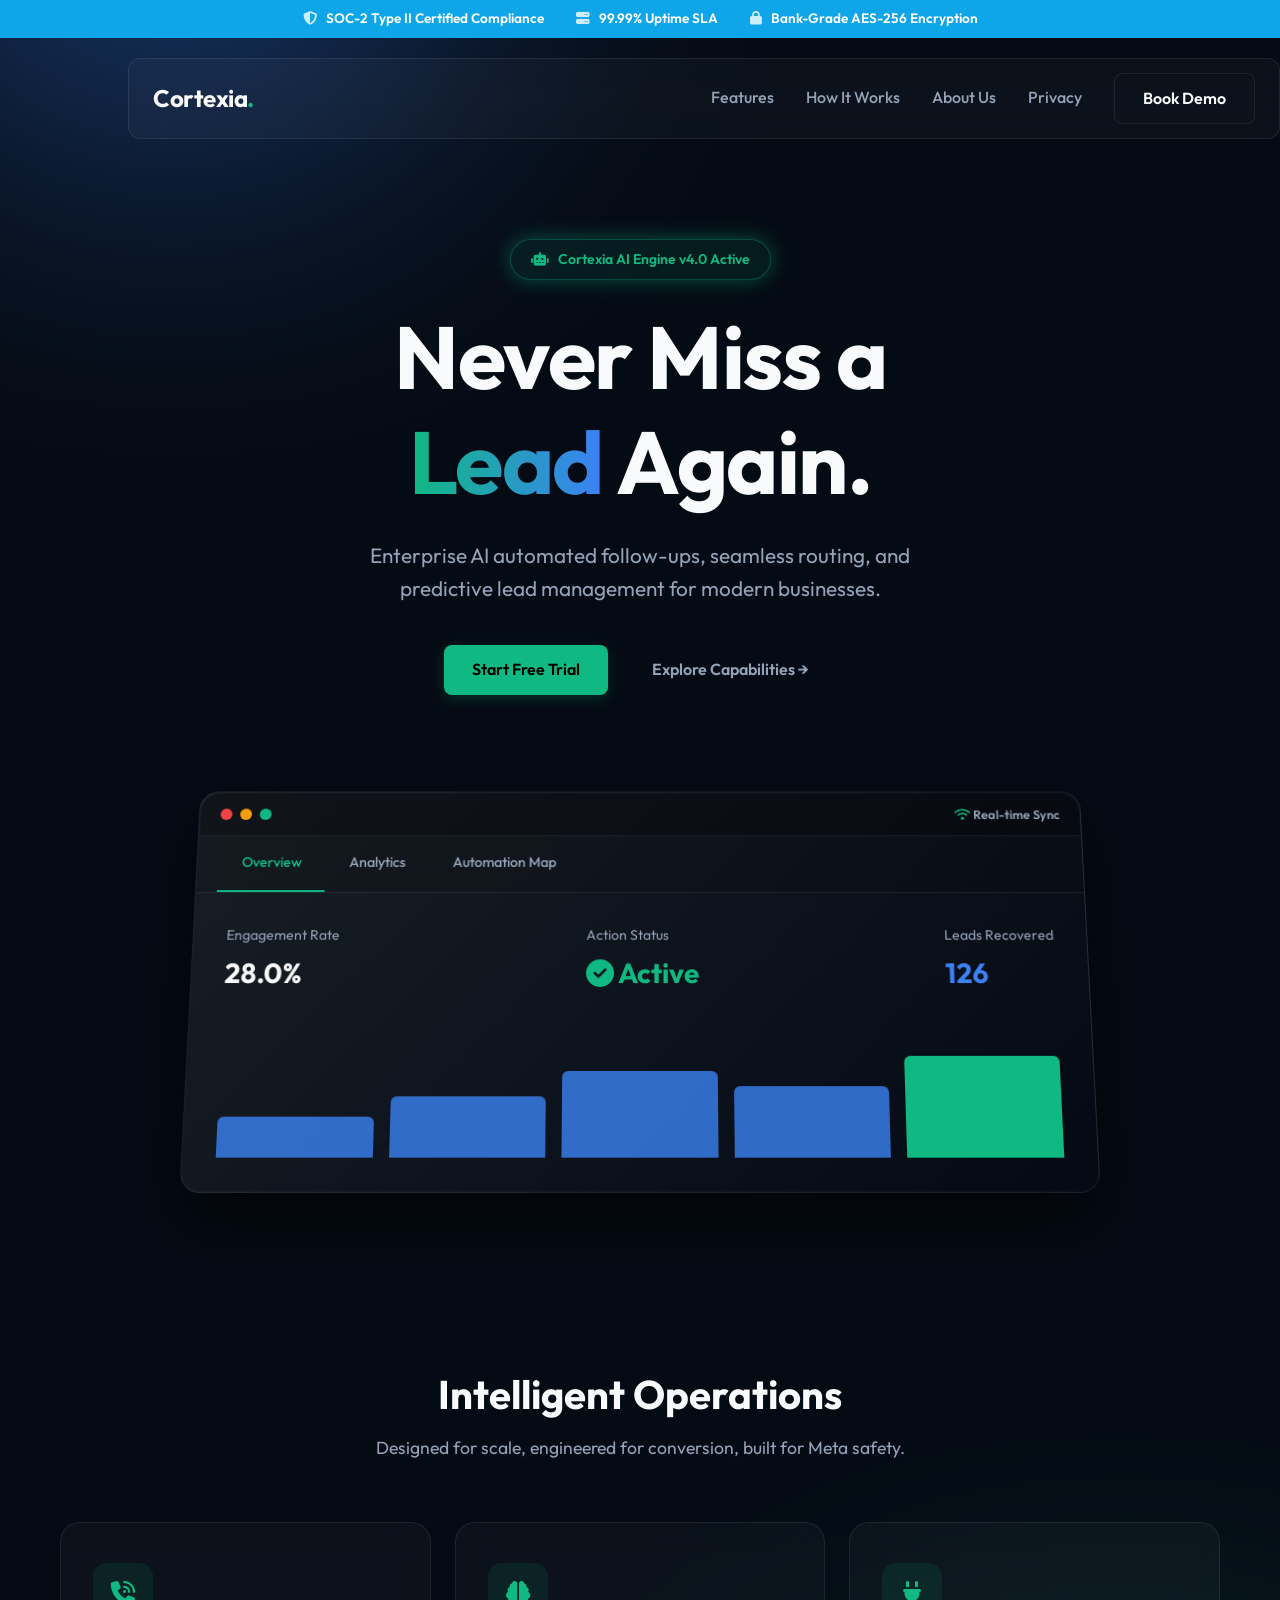
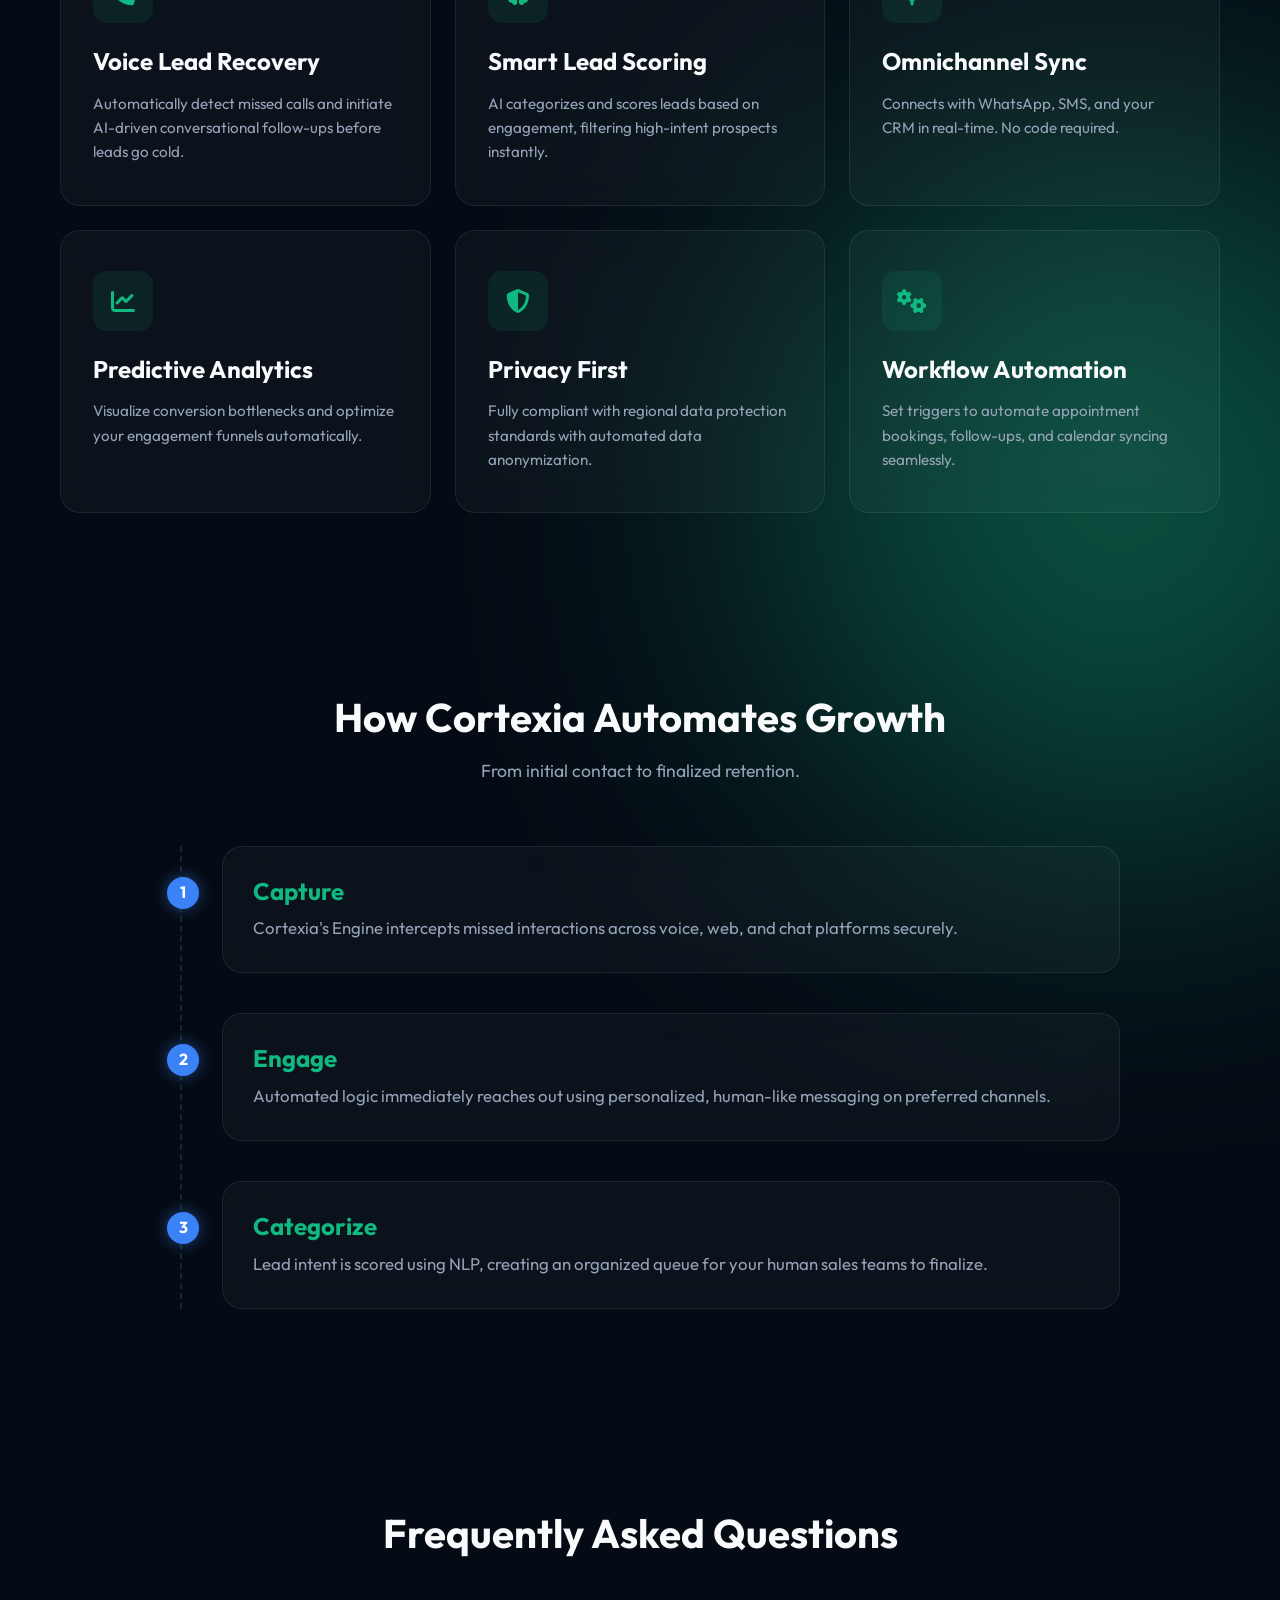
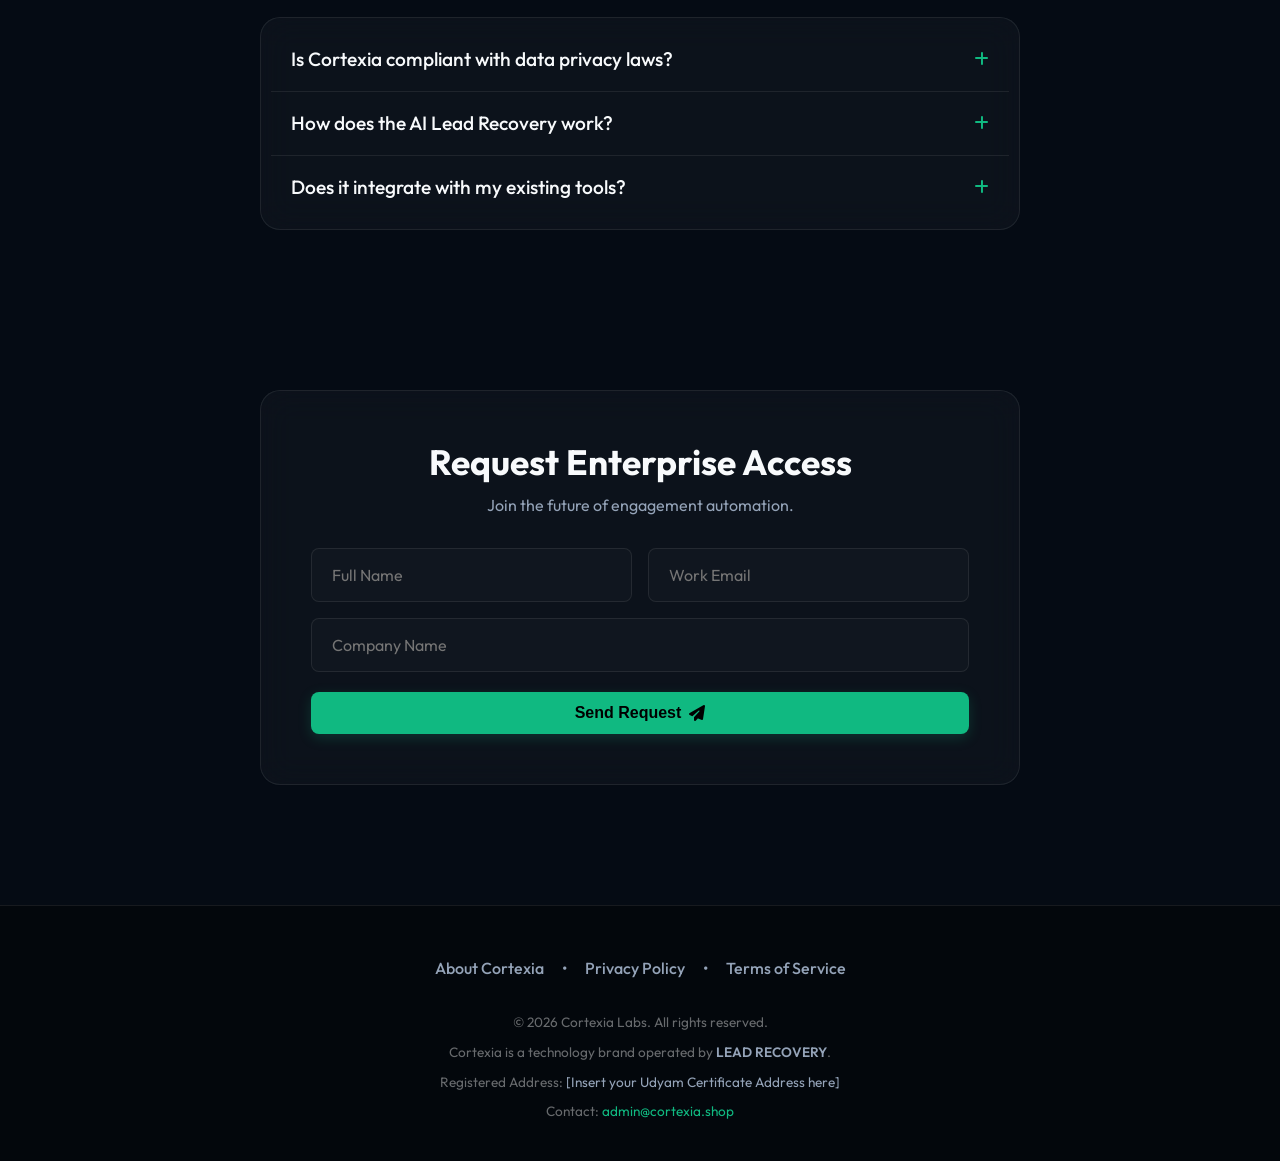
==== index.html @ a1342d91 "Initial launch of Cortexia landing page" ====
<!DOCTYPE html>
<html lang="en">
<head>
    <meta charset="UTF-8">
    <meta name="viewport" content="width=device-width, initial-scale=1.0">
    <title>Cortexia - AI Lead Management System</title>
    <meta name="description" content="AI-powered automated follow-ups and lead management for modern businesses.">
    <link href="https://fonts.googleapis.com/css2?family=Outfit:wght@300;400;500;600;700&display=swap" rel="stylesheet">
    <link rel="stylesheet" href="https://cdnjs.cloudflare.com/ajax/libs/font-awesome/6.4.0/css/all.min.css">
    <link rel="stylesheet" href="style.css">
</head>
<body>
    <div class="trust-banner">
        <span><i class="fas fa-shield-alt"></i> SOC-2 Type II Certified Compliance</span>
        <span class="hide-mobile"><i class="fas fa-server"></i> 99.99% Uptime SLA</span>
        <span class="hide-mobile"><i class="fas fa-lock"></i> Bank-Grade AES-256 Encryption</span>
    </div>

    <div class="blob blob-1"></div>
    <div class="blob blob-2"></div>
    
    <nav class="navbar glass">
        <div class="nav-container">
            <a href="index.html" class="logo">Cortexia<span class="dot">.</span></a>
            <div class="nav-links">
                <a href="index.html#features">Features</a>
                <a href="index.html#how-it-works">How It Works</a>
                <a href="about.html">About Us</a>
                <a href="privacy-policy.html">Privacy</a>
                <a href="#contact" class="btn btn-outline" onclick="document.getElementById('contact').scrollIntoView(); return false;">Book Demo</a>
            </div>
            <div class="mobile-menu-btn"><i class="fas fa-bars"></i></div>
        </div>
    </nav>

    <header class="hero">
        <div class="hero-content">
            <div class="badge glow"><i class="fas fa-robot"></i> Cortexia AI Engine v4.0 Active</div>
            <h1 class="animate-up">Never Miss a <br><span class="gradient-text dynamic-text">Lead</span> Again.</h1>
            <p class="animate-up delay-1">Enterprise AI automated follow-ups, seamless routing, and predictive lead management for modern businesses.</p>
            <div class="hero-actions animate-up delay-2">
                <a href="#demo" class="btn btn-primary" onclick="document.getElementById('demo').scrollIntoView(); return false;">Start Free Trial</a>
                <a href="#features" class="btn btn-text">Explore Capabilities &rarr;</a>
            </div>
        </div>
        
        <div class="hero-visual animate-fade-in delay-3" id="demo">
            <div class="dashboard-mockup glass interactive">
                <div class="mockup-header">
                    <div class="traffic-lights">
                        <span class="mockup-dot red"></span><span class="mockup-dot yellow"></span><span class="mockup-dot green"></span>
                    </div>
                    <div class="mockup-status"><i class="fas fa-wifi text-green"></i> Real-time Sync</div>
                </div>
                <div class="mockup-body">
                    <div class="mockup-tabs">
                        <div class="m-tab active" data-tab="1">Overview</div>
                        <div class="m-tab" data-tab="2">Analytics</div>
                        <div class="m-tab" data-tab="3">Automation Map</div>
                    </div>
                    <div class="mockup-tab-content">
                        <!-- Simulated Interactive Dashboard -->
                        <div class="mockup-stat-row">
                            <div class="mockup-stat counter">
                                <div class="stat-label">Engagement Rate</div>
                                <div class="stat-value" data-target="98.4">0.0%</div>
                            </div>
                            <div class="mockup-stat">
                                <div class="stat-label">Action Status</div>
                                <div class="stat-value text-green"><i class="fas fa-check-circle"></i> Active</div>
                            </div>
                            <div class="mockup-stat counter">
                                <div class="stat-label">Leads Recovered</div>
                                <div class="stat-value text-blue" data-target="412">0</div>
                            </div>
                        </div>
                        <div class="mockup-chart" id="interactive-chart">
                            <div class="bar" style="height: 40%"></div>
                            <div class="bar" style="height: 60%"></div>
                            <div class="bar" style="height: 85%"></div>
                            <div class="bar" style="height: 70%"></div>
                            <div class="bar" style="height: 100%"></div>
                        </div>
                    </div>
                </div>
            </div>
        </div>
    </header>

    <section id="features" class="features">
        <div class="section-title">
            <h2>Intelligent Operations</h2>
            <p>Designed for scale, engineered for conversion, built for Meta safety.</p>
        </div>
        <div class="features-grid">
            <div class="feature-card glass">
                <div class="feature-icon"><i class="fas fa-phone-volume"></i></div>
                <h3>Voice Lead Recovery</h3>
                <p>Automatically detect missed calls and initiate AI-driven conversational follow-ups before leads go cold.</p>
            </div>
            <div class="feature-card glass">
                <div class="feature-icon"><i class="fas fa-brain"></i></div>
                <h3>Smart Lead Scoring</h3>
                <p>AI categorizes and scores leads based on engagement, filtering high-intent prospects instantly.</p>
            </div>
            <div class="feature-card glass">
                <div class="feature-icon"><i class="fas fa-plug"></i></div>
                <h3>Omnichannel Sync</h3>
                <p>Connects with WhatsApp, SMS, and your CRM in real-time. No code required.</p>
            </div>
            <div class="feature-card glass">
                <div class="feature-icon"><i class="fas fa-chart-line"></i></div>
                <h3>Predictive Analytics</h3>
                <p>Visualize conversion bottlenecks and optimize your engagement funnels automatically.</p>
            </div>
            <div class="feature-card glass">
                <div class="feature-icon"><i class="fas fa-shield-alt"></i></div>
                <h3>Privacy First</h3>
                <p>Fully compliant with regional data protection standards with automated data anonymization.</p>
            </div>
            <div class="feature-card glass">
                <div class="feature-icon"><i class="fas fa-cogs"></i></div>
                <h3>Workflow Automation</h3>
                <p>Set triggers to automate appointment bookings, follow-ups, and calendar syncing seamlessly.</p>
            </div>
        </div>
    </section>

    <section id="how-it-works" class="timeline-section">
        <div class="section-title">
            <h2>How Cortexia Automates Growth</h2>
            <p>From initial contact to finalized retention.</p>
        </div>
        <div class="timeline">
            <div class="timeline-item glass">
                <div class="timeline-dot">1</div>
                <h3>Capture</h3>
                <p>Cortexia's Engine intercepts missed interactions across voice, web, and chat platforms securely.</p>
            </div>
            <div class="timeline-item glass">
                <div class="timeline-dot">2</div>
                <h3>Engage</h3>
                <p>Automated logic immediately reaches out using personalized, human-like messaging on preferred channels.</p>
            </div>
            <div class="timeline-item glass">
                <div class="timeline-dot">3</div>
                <h3>Categorize</h3>
                <p>Lead intent is scored using NLP, creating an organized queue for your human sales teams to finalize.</p>
            </div>
        </div>
    </section>

    <section id="faq" class="faq-section">
        <div class="section-title">
            <h2>Frequently Asked Questions</h2>
        </div>
        <div class="faq-accordion glass">
            <div class="faq-item">
                <div class="faq-question">
                    <h4>Is Cortexia compliant with data privacy laws?</h4>
                    <i class="fas fa-plus"></i>
                </div>
                <div class="faq-answer">
                    <p>Yes. Cortexia is a product of LEAD RECOVERY, maintaining strict privacy protocols, encryption standards, and adherence to business regulations including ISO 27001 guidelines.</p>
                </div>
            </div>
            <div class="faq-item">
                <div class="faq-question">
                    <h4>How does the AI Lead Recovery work?</h4>
                    <i class="fas fa-plus"></i>
                </div>
                <div class="faq-answer">
                    <p>Our intelligent system detects when a customer engagement is missed (like a dropped call) and instantly executes a pre-built automation workflow to re-engage them via chat or SMS.</p>
                </div>
            </div>
            <div class="faq-item">
                <div class="faq-question">
                    <h4>Does it integrate with my existing tools?</h4>
                    <i class="fas fa-plus"></i>
                </div>
                <div class="faq-answer">
                    <p>Absolutely. We feature seamless APIs and webhook capabilities to integrate with 90% of popular CRM platforms and marketing stacks instantly.</p>
                </div>
            </div>
        </div>
    </section>

    <section id="contact" class="interactive-form-section">
        <div class="form-container glass">
            <h2>Request Enterprise Access</h2>
            <p>Join the future of engagement automation.</p>
            <form id="contact-form" onsubmit="event.preventDefault(); submitForm();">
                <div class="input-group">
                    <input type="text" id="name" placeholder="Full Name" required>
                    <input type="email" id="email" placeholder="Work Email" required>
                </div>
                <input type="text" id="company" placeholder="Company Name" required>
                <button type="submit" class="btn btn-primary" id="submit-btn" style="width: 100%; margin-top: 20px;">
                    Send Request <i class="fas fa-paper-plane" style="margin-left: 8px;"></i>
                </button>
                <div class="success-message" id="success-msg" style="display: none; color: var(--primary); margin-top: 15px; text-align: center;">
                    <i class="fas fa-check-circle"></i> Request received. A Cortexia representative will contact you shortly.
                </div>
            </form>
        </div>
    </section>

    <footer class="footer">
        <div class="footer-links">
            <a href="about.html">About Cortexia</a> •
            <a href="privacy-policy.html">Privacy Policy</a> •
            <a href="#">Terms of Service</a>
        </div>
        <div class="footer-bottom">
            <p>&copy; 2026 Cortexia Labs. All rights reserved.</p>
            <p>Cortexia is a technology brand operated by <strong>LEAD RECOVERY</strong>.</p>
            <p>Registered Address: <span>[Insert your Udyam Certificate Address here]</span></p>
            <p>Contact: <a href="mailto:admin@cortexia.shop">admin@cortexia.shop</a></p>
        </div>
    </footer>

    <script src="script.js"></script>
</body>
</html>
---- style.css ----
/* Universal Reset */
* { margin: 0; padding: 0; box-sizing: border-box; }
body {
    font-family: 'Outfit', sans-serif;
    background-color: var(--bg-color);
    color: var(--text-primary);
    line-height: 1.6; overflow-x: hidden; position: relative;
    scroll-behavior: smooth;
}

:root {
    --bg-color: #050b14;
    --surface-color: rgba(255, 255, 255, 0.03);
    --primary: #10B981;
    --primary-dim: rgba(16, 185, 129, 0.2);
    --secondary: #3B82F6;
    --text-primary: #F8FAFC;
    --text-secondary: #94A3B8;
    --border-color: rgba(255, 255, 255, 0.08);
}

h1, h2, h3, h4 { line-height: 1.2; font-weight: 700; }
a { text-decoration: none; color: inherit; }
ul { margin-left: 20px; color: var(--text-secondary); margin-bottom: 20px; }
li { margin-bottom: 8px; }

/* Utilities */
.gradient-text {
    background: linear-gradient(90deg, var(--primary), var(--secondary));
    -webkit-background-clip: text; -webkit-text-fill-color: transparent; display: inline-block;
}
.text-green { color: var(--primary) !important; }
.text-blue { color: var(--secondary) !important; }
.glass {
    background: var(--surface-color); backdrop-filter: blur(16px);
    -webkit-backdrop-filter: blur(16px); border: 1px solid var(--border-color); border-radius: 20px;
}
.glow { box-shadow: 0 0 20px rgba(16, 185, 129, 0.4); }

/* Buttons */
.btn {
    display: inline-flex; align-items: center; justify-content: center;
    padding: 12px 28px; border-radius: 8px; font-weight: 600; font-size: 1rem;
    transition: all 0.3s ease; cursor: pointer; border: none;
}
.btn-primary { background: var(--primary); color: #000; box-shadow: 0 4px 14px var(--primary-dim); }
.btn-primary:hover { background: #0ea5e9; transform: translateY(-2px); box-shadow: 0 6px 20px rgba(14, 165, 233, 0.3); }
.btn-outline { border: 1px solid var(--border-color); background: transparent; }
.btn-outline:hover { background: rgba(255, 255, 255, 0.05); }
.btn-text { color: var(--text-secondary); }
.btn-text:hover { color: var(--text-primary); }

/* Trust Banner */
.trust-banner {
    background: #0ea5e9; color: #fff; font-size: 0.85rem; font-weight: 600;
    display: flex; justify-content: center; gap: 32px; padding: 8px 20px;
    position: relative; z-index: 200;
}
.trust-banner i { opacity: 0.8; margin-right: 6px; }

/* Glowing Background Blobs */
.blob {
    position: absolute; border-radius: 50%; filter: blur(140px); z-index: -1;
    opacity: 0.4; animation: drift 20s infinite alternate linear; pointer-events: none;
}
.blob-1 { top: -10%; left: -10%; width: 600px; height: 600px; background: var(--secondary); }
.blob-2 { top: 40%; right: -15%; width: 700px; height: 700px; background: var(--primary); animation-delay: -10s; }
@keyframes drift { 0% { transform: translate(0, 0) scale(1); } 100% { transform: translate(50px, 100px) scale(1.1); } }

/* Navigation */
.navbar {
    position: sticky; top: 20px; left: 50%; width: 90%; max-width: 1200px;
    display: flex; justify-content: center; border-radius: 12px; z-index: 100;
    padding: 14px 0; margin: 20px auto; transition: all 0.3s;
}
.nav-container { display: flex; justify-content: space-between; align-items: center; width: 100%; padding: 0 24px; }
.logo { font-size: 1.5rem; font-weight: 700; letter-spacing: -0.5px; }
.logo .dot { color: var(--primary); }
.nav-links { display: flex; align-items: center; gap: 32px; }
.nav-links a:not(.btn) { color: var(--text-secondary); font-weight: 500; transition: color 0.3s; border-bottom: 2px solid transparent; }
.nav-links a:not(.btn):hover { color: var(--text-primary); border-bottom: 2px solid var(--primary); }
.mobile-menu-btn { display: none; font-size: 1.5rem; cursor: pointer; }

/* Page Header (Subpages) */
.page-header { text-align: center; padding: 100px 20px 40px; }
.page-header h1 { font-size: 3rem; margin-bottom: 12px; }
.page-header p { color: var(--text-secondary); font-size: 1.1rem; }
.content-wrapper { max-width: 900px; margin: 0 auto; padding: 20px; padding-bottom: 80px; }
.content-block { padding: 40px; }
.content-block h2 { font-size: 1.8rem; margin: 30px 0 15px; color: var(--text-primary); font-weight: 600; }
.content-block p { color: var(--text-secondary); margin-bottom: 20px; font-size: 1.1rem; }

/* Hero Section */
.hero { display: flex; flex-direction: column; align-items: center; justify-content: center; text-align: center; padding: 80px 20px; position: relative; max-width: 1200px; margin: 0 auto; }
.badge { display: inline-block; padding: 8px 20px; background: rgba(16, 185, 129, 0.1); color: var(--primary); border-radius: 30px; font-size: 0.875rem; font-weight: 600; margin-bottom: 24px; border: 1px solid rgba(16, 185, 129, 0.3); }
.badge i { margin-right: 6px; }
.hero h1 { font-size: clamp(3rem, 7vw, 5.5rem); letter-spacing: -1.5px; margin-bottom: 24px; max-width: 900px; }
.hero p { font-size: clamp(1.1rem, 2vw, 1.3rem); color: var(--text-secondary); max-width: 600px; margin: 0 auto 40px; }
.hero-actions { display: flex; align-items: center; justify-content: center; gap: 16px; margin-bottom: 90px; }

/* Dashboard Interactive */
.hero-visual { width: 100%; max-width: 900px; perspective: 1200px; cursor: pointer; }
.dashboard-mockup { padding: 1px; transform: rotateX(8deg); transition: transform 0.6s cubic-bezier(0.16, 1, 0.3, 1), box-shadow 0.6s; background: linear-gradient(135deg, rgba(255,255,255,0.08), rgba(255,255,255,0)); box-shadow: 0 30px 60px rgba(0, 0, 0, 0.5); }
.dashboard-mockup:hover { transform: rotateX(0) scale(1.02); box-shadow: 0 40px 80px rgba(16, 185, 129, 0.2); }
.mockup-header { display: flex; justify-content: space-between; align-items: center; padding: 12px 20px; border-bottom: 1px solid var(--border-color); background: rgba(0, 0, 0, 0.3); border-radius: 20px 20px 0 0; }
.traffic-lights { display: flex; gap: 8px; }
.mockup-dot { width: 12px; height: 12px; border-radius: 50%; }
.mockup-dot.red { background: #ef4444; } .mockup-dot.yellow { background: #f59e0b; } .mockup-dot.green { background: #10b981; }
.mockup-status { font-size: 0.8rem; font-weight: 600; color: var(--text-secondary); }
.mockup-body { border-radius: 0 0 20px 20px; }
.mockup-tabs { display: flex; border-bottom: 1px solid var(--border-color); padding: 0 20px; background: rgba(0,0,0,0.1); }
.m-tab { padding: 16px 24px; font-size: 0.9rem; color: var(--text-secondary); cursor: pointer; border-bottom: 2px solid transparent; transition: all 0.3s; font-weight: 500; }
.m-tab:hover { color: var(--text-primary); }
.m-tab.active { color: var(--primary); border-bottom: 2px solid var(--primary); }
.mockup-tab-content { padding: 32px; }
.mockup-stat-row { display: flex; justify-content: space-between; margin-bottom: 40px; text-align: left; }
.stat-label { font-size: 0.875rem; color: var(--text-secondary); margin-bottom: 6px; }
.stat-value { font-size: 1.75rem; font-weight: 700; transition: color 0.3s; }
.mockup-chart { display: flex; align-items: flex-end; justify-content: space-between; gap: 16px; height: 120px; padding-top: 20px; }
.bar { flex: 1; background: var(--secondary); border-radius: 6px 6px 0 0; opacity: 0.8; transition: height 1.5s cubic-bezier(0.16, 1, 0.3, 1), background 0.3s; }
.bar:hover { background: var(--primary); opacity: 1; }
.bar:last-child { background: var(--primary); opacity: 1; }

/* Features Section */
.features { padding: 100px 20px; max-width: 1200px; margin: 0 auto; }
.section-title { text-align: center; margin-bottom: 60px; }
.section-title h2 { font-size: 2.5rem; margin-bottom: 16px; }
.section-title p { color: var(--text-secondary); font-size: 1.1rem; }
.features-grid { display: grid; grid-template-columns: repeat(auto-fit, minmax(300px, 1fr)); gap: 24px; }
.feature-card { padding: 40px 32px; transition: transform 0.3s ease, border-color 0.3s ease, box-shadow 0.3s; cursor: default; }
.feature-card:hover { transform: translateY(-8px); border-color: var(--primary); box-shadow: 0 10px 30px rgba(16, 185, 129, 0.1); }
.feature-icon { width: 60px; height: 60px; border-radius: 14px; background: rgba(16, 185, 129, 0.1); color: var(--primary); display: flex; align-items: center; justify-content: center; margin-bottom: 24px; font-size: 1.5rem; transition: transform 0.3s; }
.feature-card:hover .feature-icon { transform: scale(1.1) rotate(5deg); }
.feature-card h3 { font-size: 1.5rem; margin-bottom: 16px; }
.feature-card p { color: var(--text-secondary); font-size: 0.95rem; }

/* Timeline Section (How it works) */
.timeline-section { padding: 80px 20px; max-width: 1000px; margin: 0 auto; }
.timeline { position: relative; border-left: 2px dashed rgba(255,255,255,0.1); margin-left: 20px; padding-left: 40px; }
.timeline-item { margin-bottom: 40px; position: relative; padding: 30px; transition: all 0.3s; }
.timeline-item:hover { border-color: var(--secondary); transform: translateX(10px); }
.timeline-dot { position: absolute; left: -56px; top: 30px; width: 32px; height: 32px; border-radius: 50%; background: var(--secondary); color: white; display: flex; justify-content: center; align-items: center; font-weight: bold; z-index: 10; box-shadow: 0 0 15px rgba(59, 130, 246, 0.5); }
.timeline-item h3 { font-size: 1.5rem; margin-bottom: 10px; color: var(--primary); }
.timeline-item p { color: var(--text-secondary); font-size: 1.05rem; }

/* FAQ Section */
.faq-section { padding: 80px 20px; max-width: 800px; margin: 0 auto; }
.faq-accordion { padding: 10px; }
.faq-item { border-bottom: 1px solid var(--border-color); }
.faq-item:last-child { border-bottom: none; }
.faq-question { padding: 20px; display: flex; justify-content: space-between; align-items: center; cursor: pointer; transition: background 0.3s; border-radius: 8px; }
.faq-question:hover { background: rgba(255,255,255,0.02); }
.faq-question h4 { font-size: 1.2rem; font-weight: 500; }
.faq-question i { color: var(--primary); transition: transform 0.3s; }
.faq-answer { padding: 0 20px; max-height: 0; overflow: hidden; transition: max-height 0.4s ease, padding 0.4s ease; color: var(--text-secondary); }
.faq-item.active .faq-answer { padding: 0 20px 20px 20px; max-height: 200px; }
.faq-item.active .faq-question i { transform: rotate(45deg); color: #ef4444; }

/* Contact Form Section */
.interactive-form-section { padding: 80px 20px 120px; max-width: 800px; margin: 0 auto; text-align: center; }
.form-container { padding: 50px; }
.form-container h2 { font-size: 2.2rem; margin-bottom: 10px; }
.form-container p { color: var(--text-secondary); margin-bottom: 30px; }
.input-group { display: flex; gap: 16px; margin-bottom: 16px; }
input { width: 100%; padding: 16px 20px; background: rgba(255,255,255,0.02); border: 1px solid var(--border-color); border-radius: 8px; color: white; font-family: 'Outfit', sans-serif; font-size: 1rem; transition: border 0.3s, background 0.3s; }
input:focus { outline: none; border-color: var(--primary); background: rgba(255,255,255,0.05); }

/* Footer Section */
.footer { border-top: 1px solid var(--border-color); padding: 50px 20px 30px; text-align: center; background: rgba(0, 0, 0, 0.4); }
.footer-links { margin-bottom: 30px; font-weight: 500; color: var(--text-secondary); }
.footer-links a { color: var(--text-secondary); margin: 0 15px; transition: color 0.2s; }
.footer-links a:hover { color: var(--primary); }
.footer-bottom { max-width: 800px; margin: 0 auto; color: rgba(255,255,255,0.4); font-size: 0.85rem; }
.footer-bottom p { margin-bottom: 8px; }
.footer-bottom strong { color: var(--text-secondary); font-weight: 600; }
.footer-bottom span { color: var(--text-secondary); }
.footer-bottom a { color: var(--primary); }
.footer-bottom a:hover { color: var(--secondary); text-decoration: underline; }

/* Initial Load Animations */
.animate-up { opacity: 0; transform: translateY(30px); animation: fadeUp 0.8s cubic-bezier(0.16, 1, 0.3, 1) forwards; }
.animate-fade-in { opacity: 0; animation: fadeIn 1.2s ease forwards; }
.delay-1 { animation-delay: 0.15s; } .delay-2 { animation-delay: 0.3s; } .delay-3 { animation-delay: 0.45s; }
@keyframes fadeUp { to { opacity: 1; transform: translateY(0); } }
@keyframes fadeIn { to { opacity: 1; } }

@media (max-width: 768px) {
    .hide-mobile { display: none; }
    .nav-links { display: none; }
    .mobile-menu-btn { display: block; }
    .hero { padding-top: 60px; }
    .hero h1 { font-size: 2.5rem; }
    .mockup-stat-row { flex-direction: column; gap: 20px; text-align: center; }
    .content-block { padding: 25px; }
    .input-group { flex-direction: column; }
    .form-container { padding: 30px 15px; }
    .timeline { margin-left: 10px; padding-left: 20px; }
    .timeline-dot { left: -36px; width: 28px; height: 28px; font-size: 0.9rem; }
}
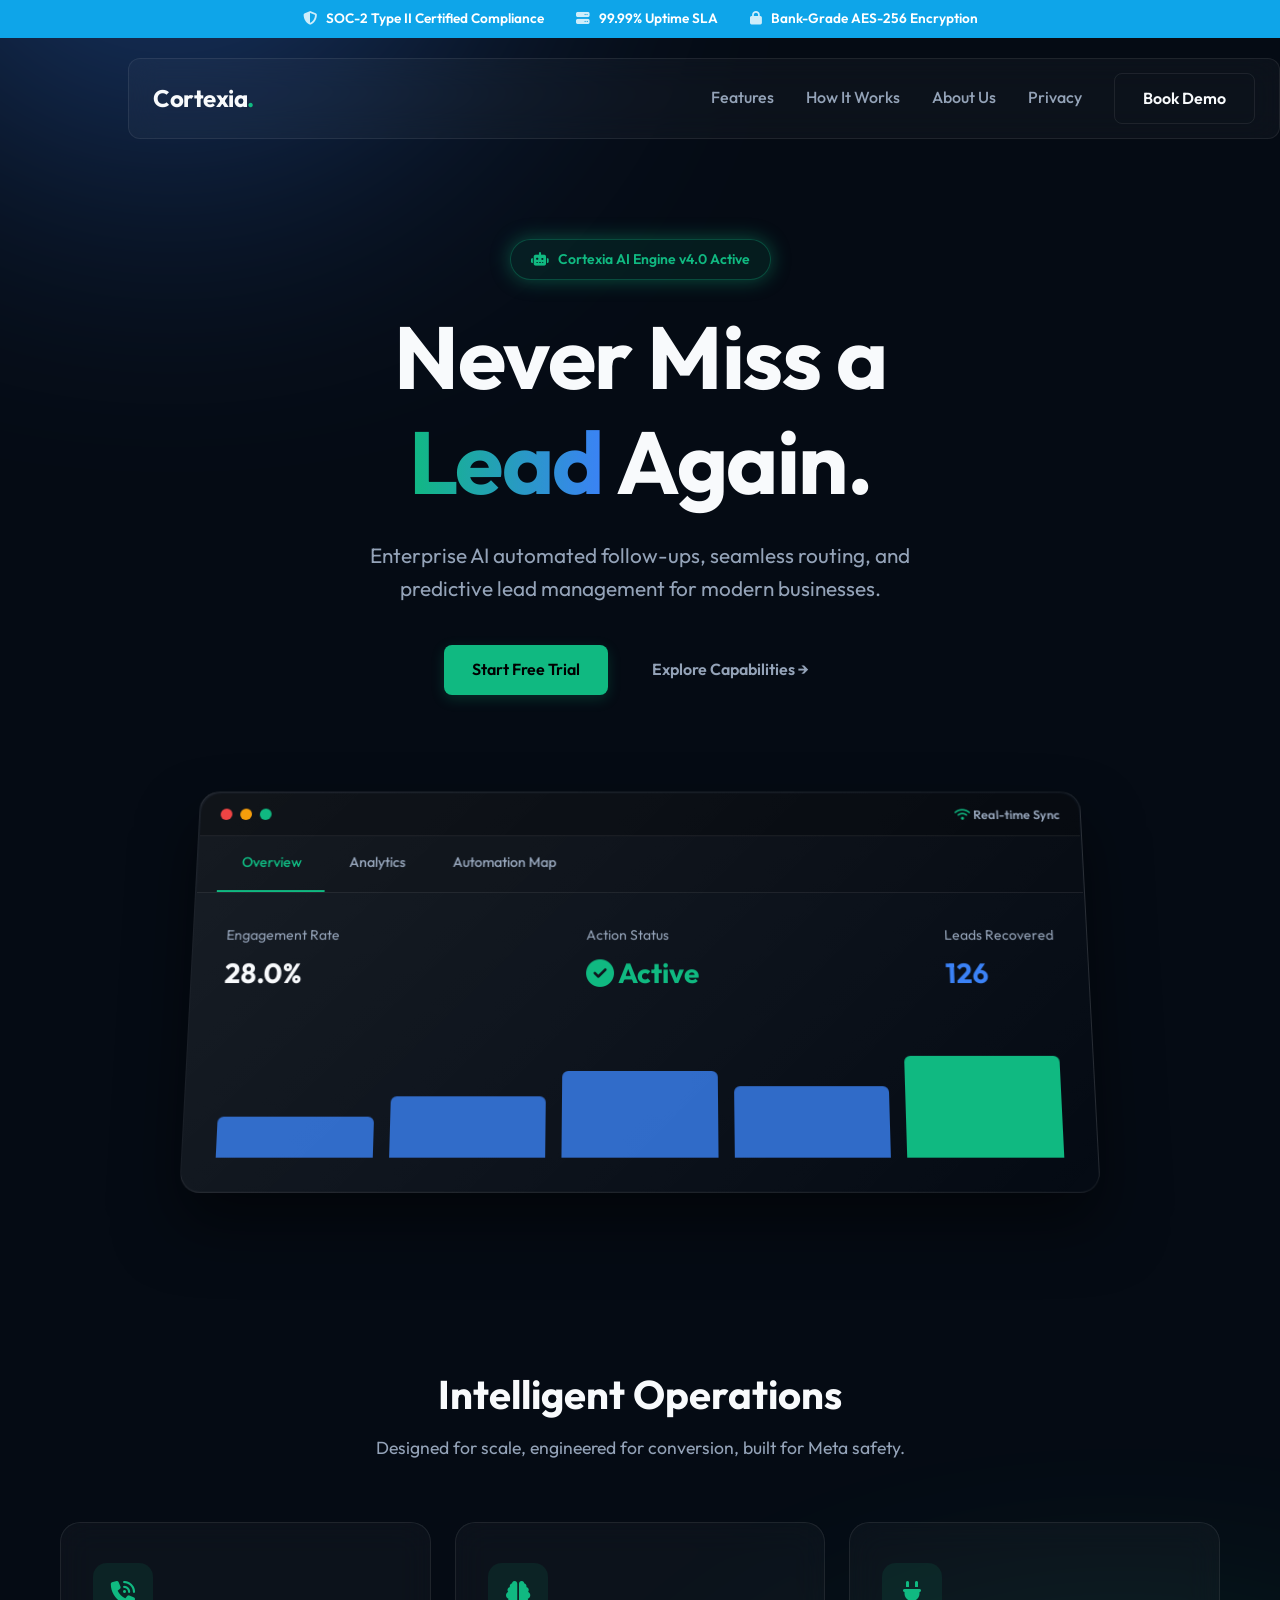
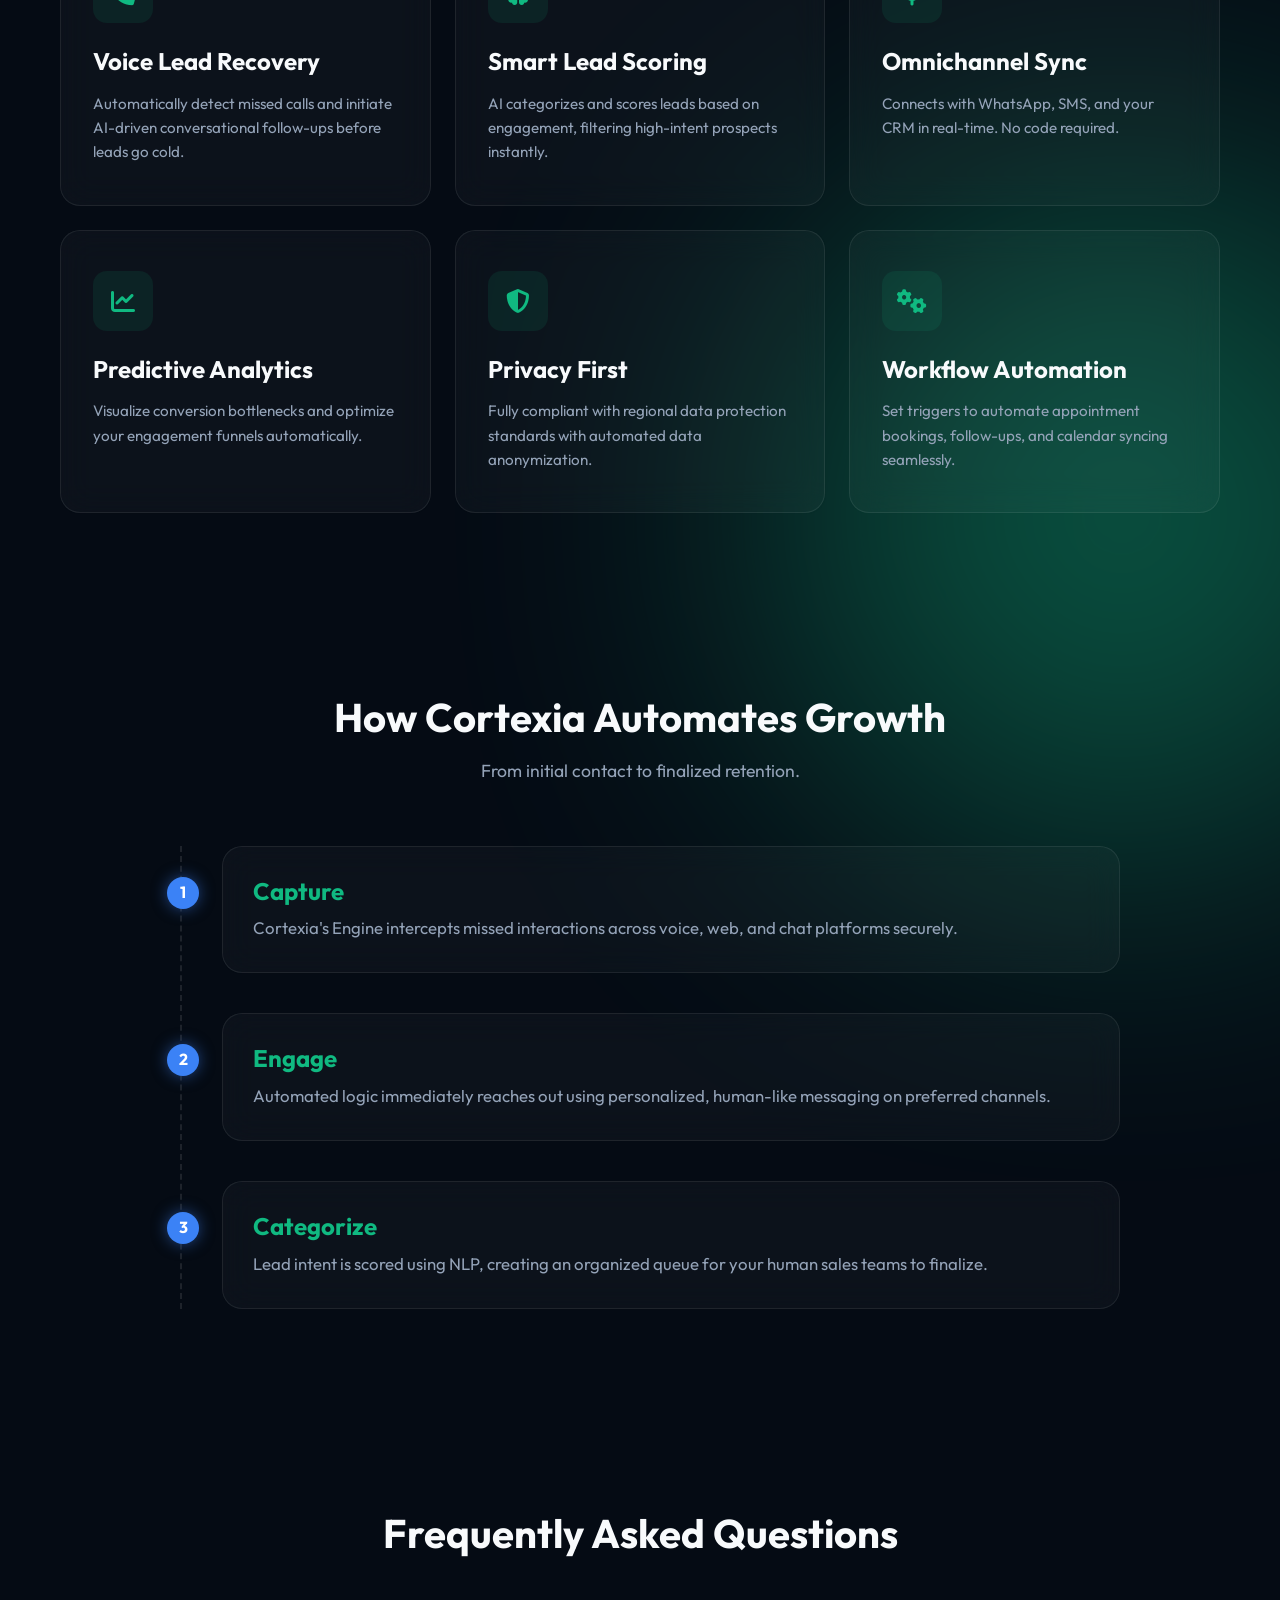
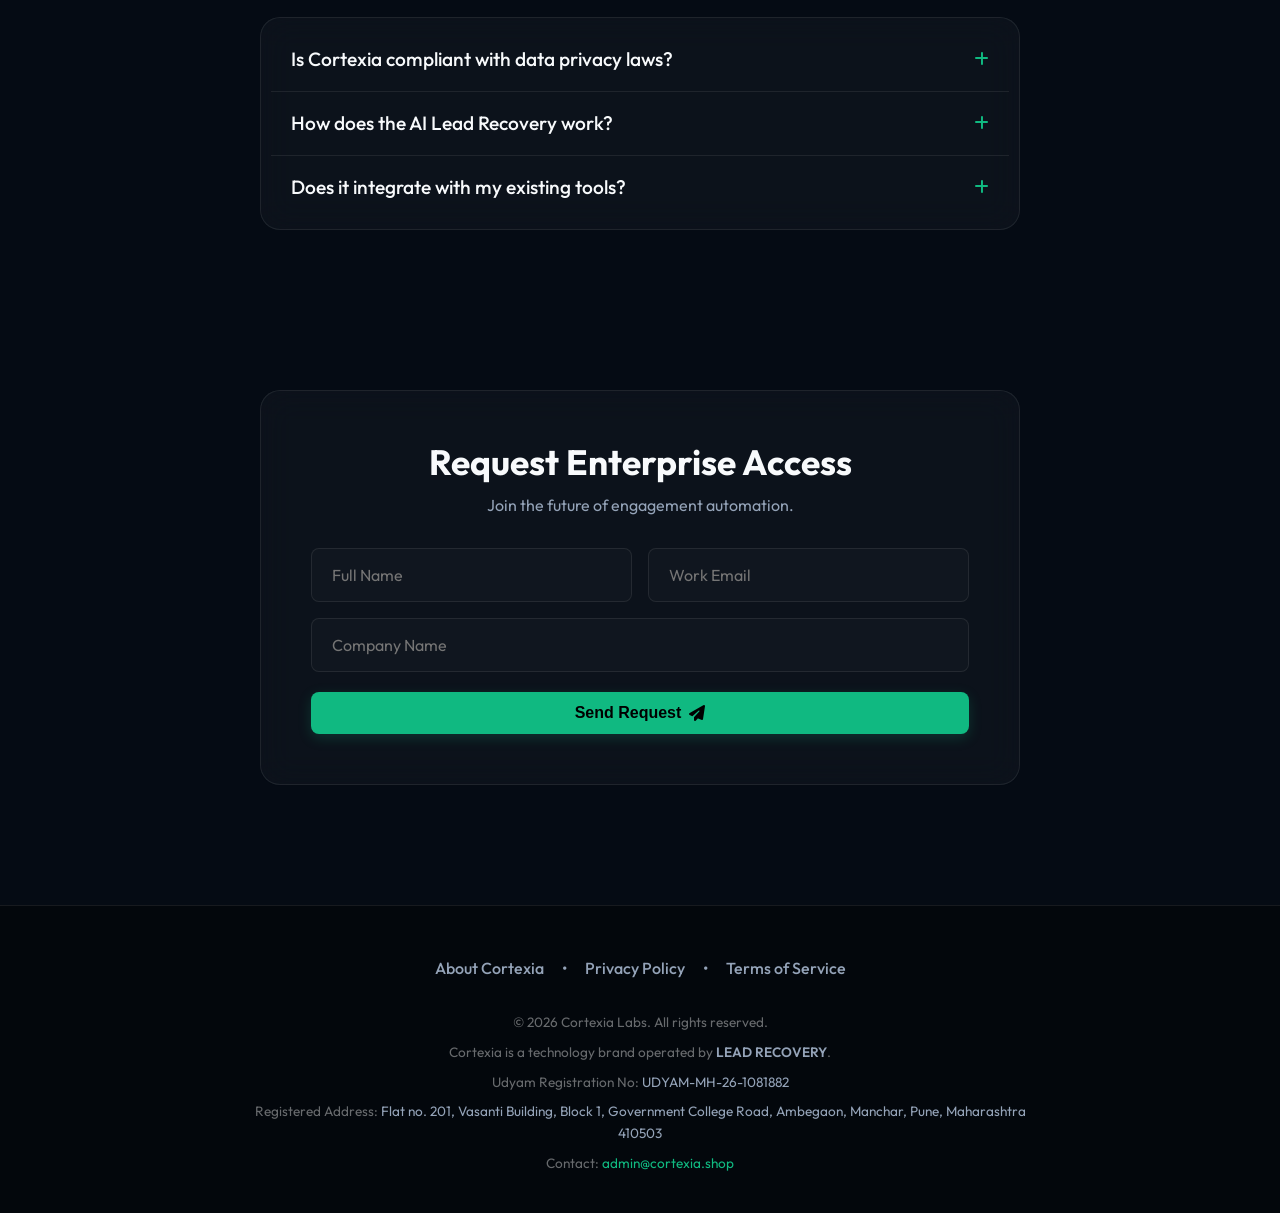
==== commit d74f622e: "Add Udyam Registration and Pune Address from Certificate" ====
--- a/index.html
+++ b/index.html
@@ -209,12 +209,13 @@
         <div class="footer-links">
             <a href="about.html">About Cortexia</a> •
             <a href="privacy-policy.html">Privacy Policy</a> •
-            <a href="#">Terms of Service</a>
+            <a href="terms-of-service.html">Terms of Service</a>
         </div>
         <div class="footer-bottom">
             <p>&copy; 2026 Cortexia Labs. All rights reserved.</p>
             <p>Cortexia is a technology brand operated by <strong>LEAD RECOVERY</strong>.</p>
-            <p>Registered Address: <span>[Insert your Udyam Certificate Address here]</span></p>
+            <p>Udyam Registration No: <span>UDYAM-MH-26-1081882</span></p>
+            <p>Registered Address: <span>Flat no. 201, Vasanti Building, Block 1, Government College Road, Ambegaon, Manchar, Pune, Maharashtra 410503</span></p>
             <p>Contact: <a href="mailto:admin@cortexia.shop">admin@cortexia.shop</a></p>
         </div>
     </footer>
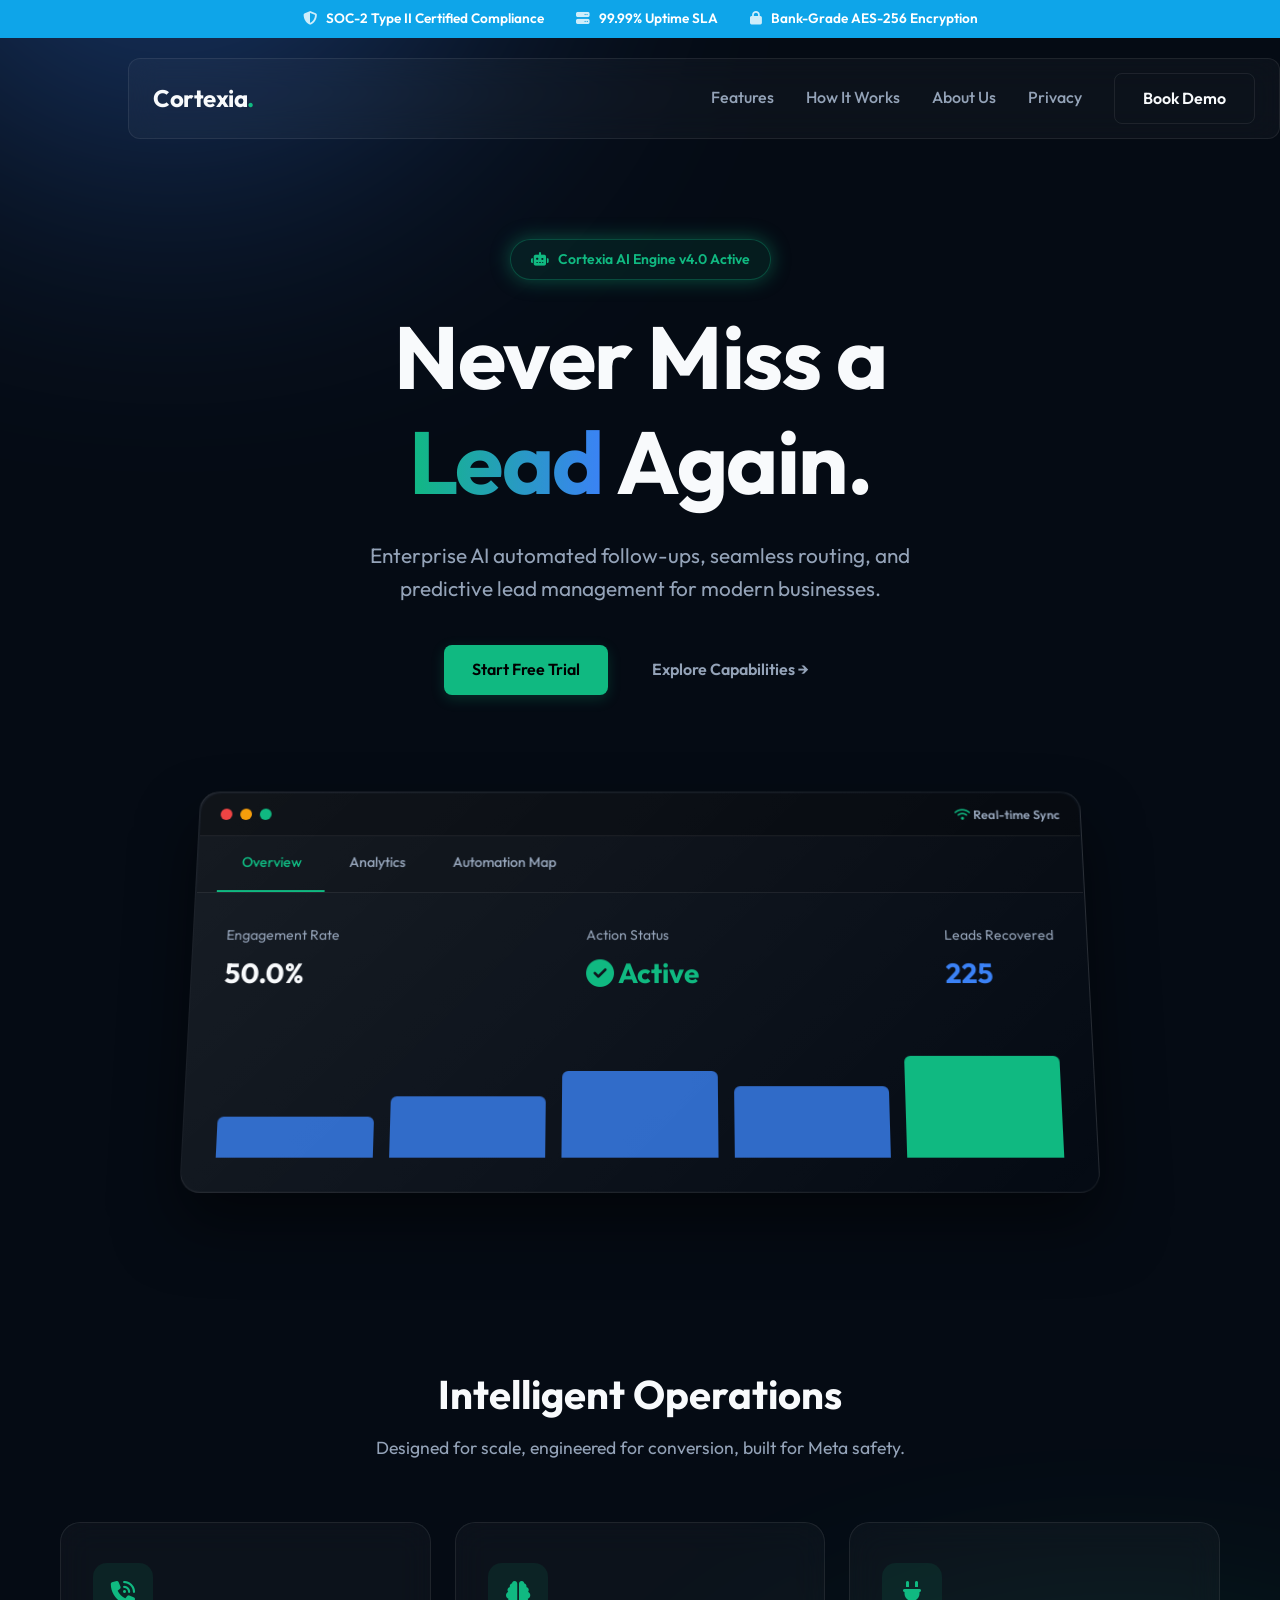
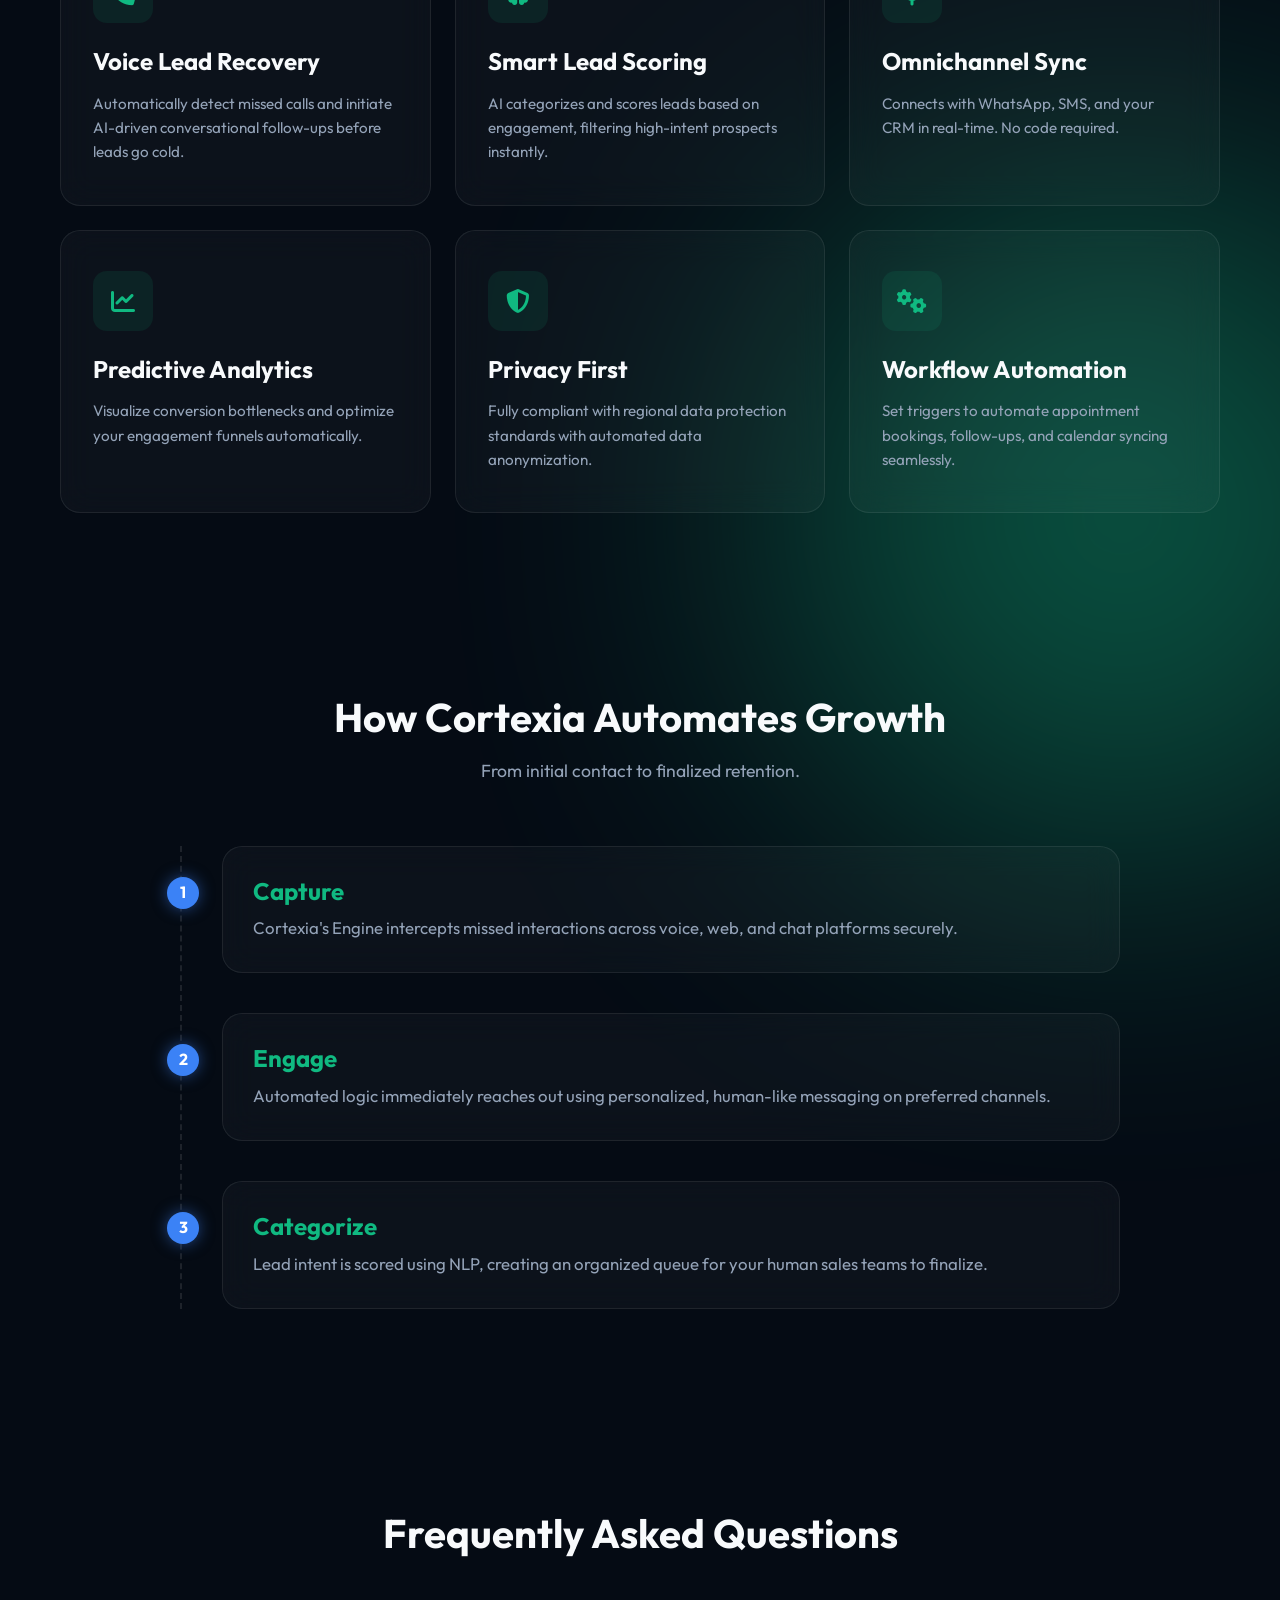
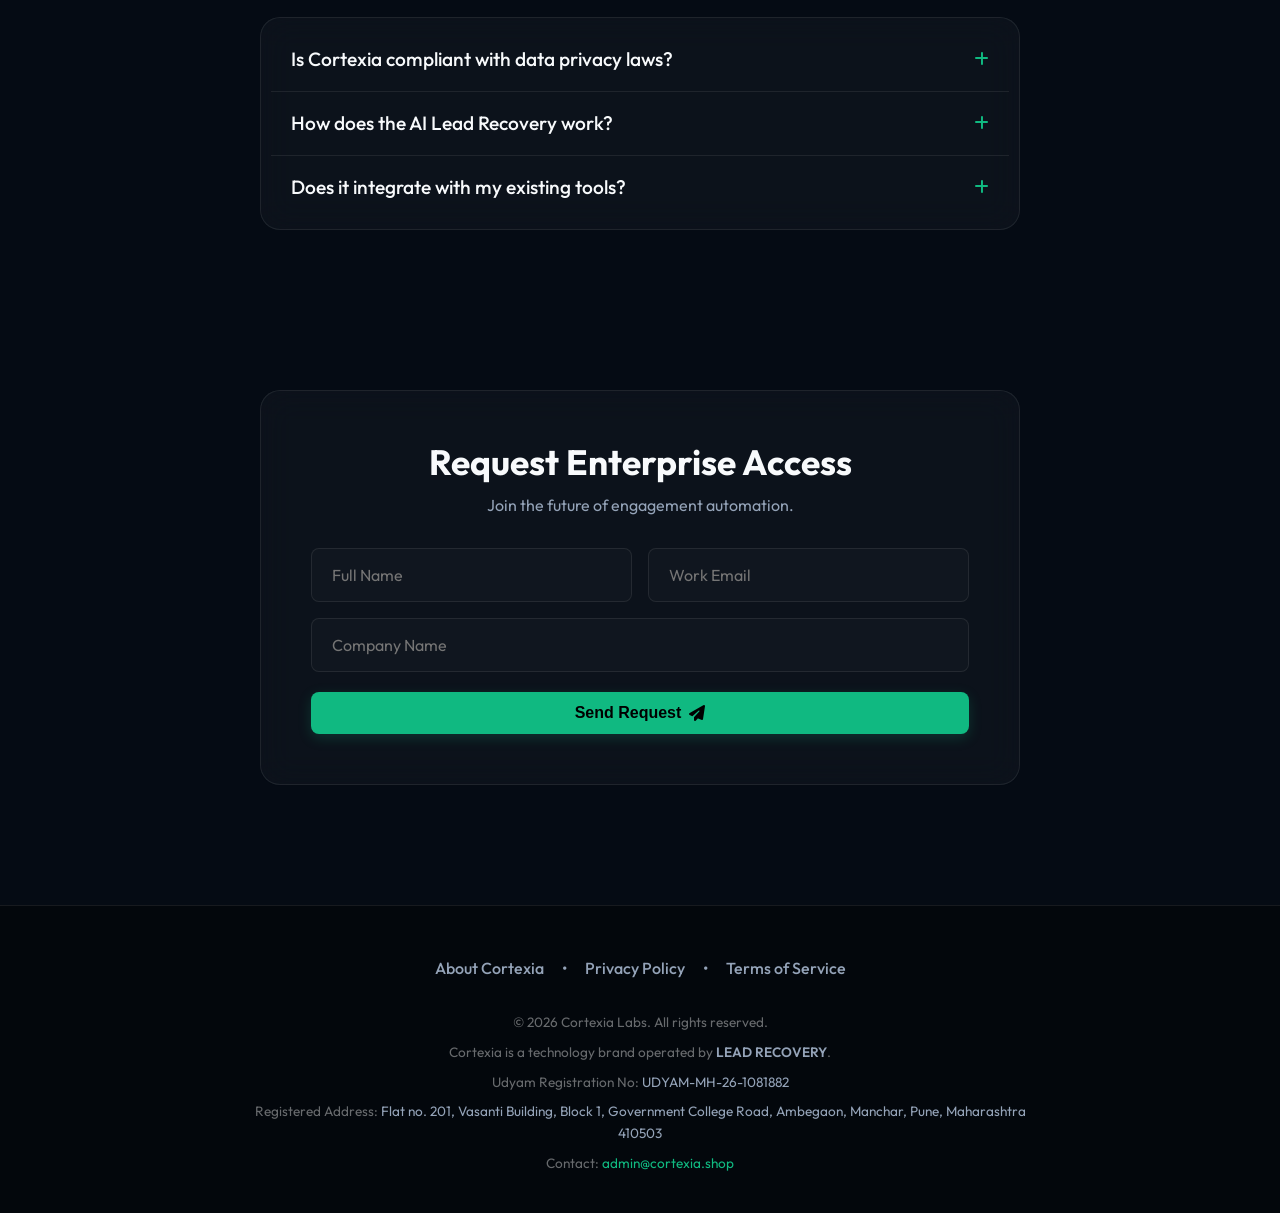
==== commit a12ac2ff: "Integrated Web3Forms API for live lead capture" ====
--- a/index.html
+++ b/index.html
@@ -189,12 +189,14 @@
         <div class="form-container glass">
             <h2>Request Enterprise Access</h2>
             <p>Join the future of engagement automation.</p>
-            <form id="contact-form" onsubmit="event.preventDefault(); submitForm();">
+            <form id="contact-form" onsubmit="submitForm(event)">
+                <input type="hidden" name="access_key" value="8a578693-04df-4047-bbc5-68f56ccd17aa">
+                <input type="hidden" name="subject" value="New Demo Request for Cortexia">
                 <div class="input-group">
-                    <input type="text" id="name" placeholder="Full Name" required>
-                    <input type="email" id="email" placeholder="Work Email" required>
-                </div>
-                <input type="text" id="company" placeholder="Company Name" required>
+                    <input type="text" name="name" id="name" placeholder="Full Name" required>
+                    <input type="email" name="email" id="email" placeholder="Work Email" required>
+                </div>
+                <input type="text" name="company" id="company" placeholder="Company Name" required>
                 <button type="submit" class="btn btn-primary" id="submit-btn" style="width: 100%; margin-top: 20px;">
                     Send Request <i class="fas fa-paper-plane" style="margin-left: 8px;"></i>
                 </button>
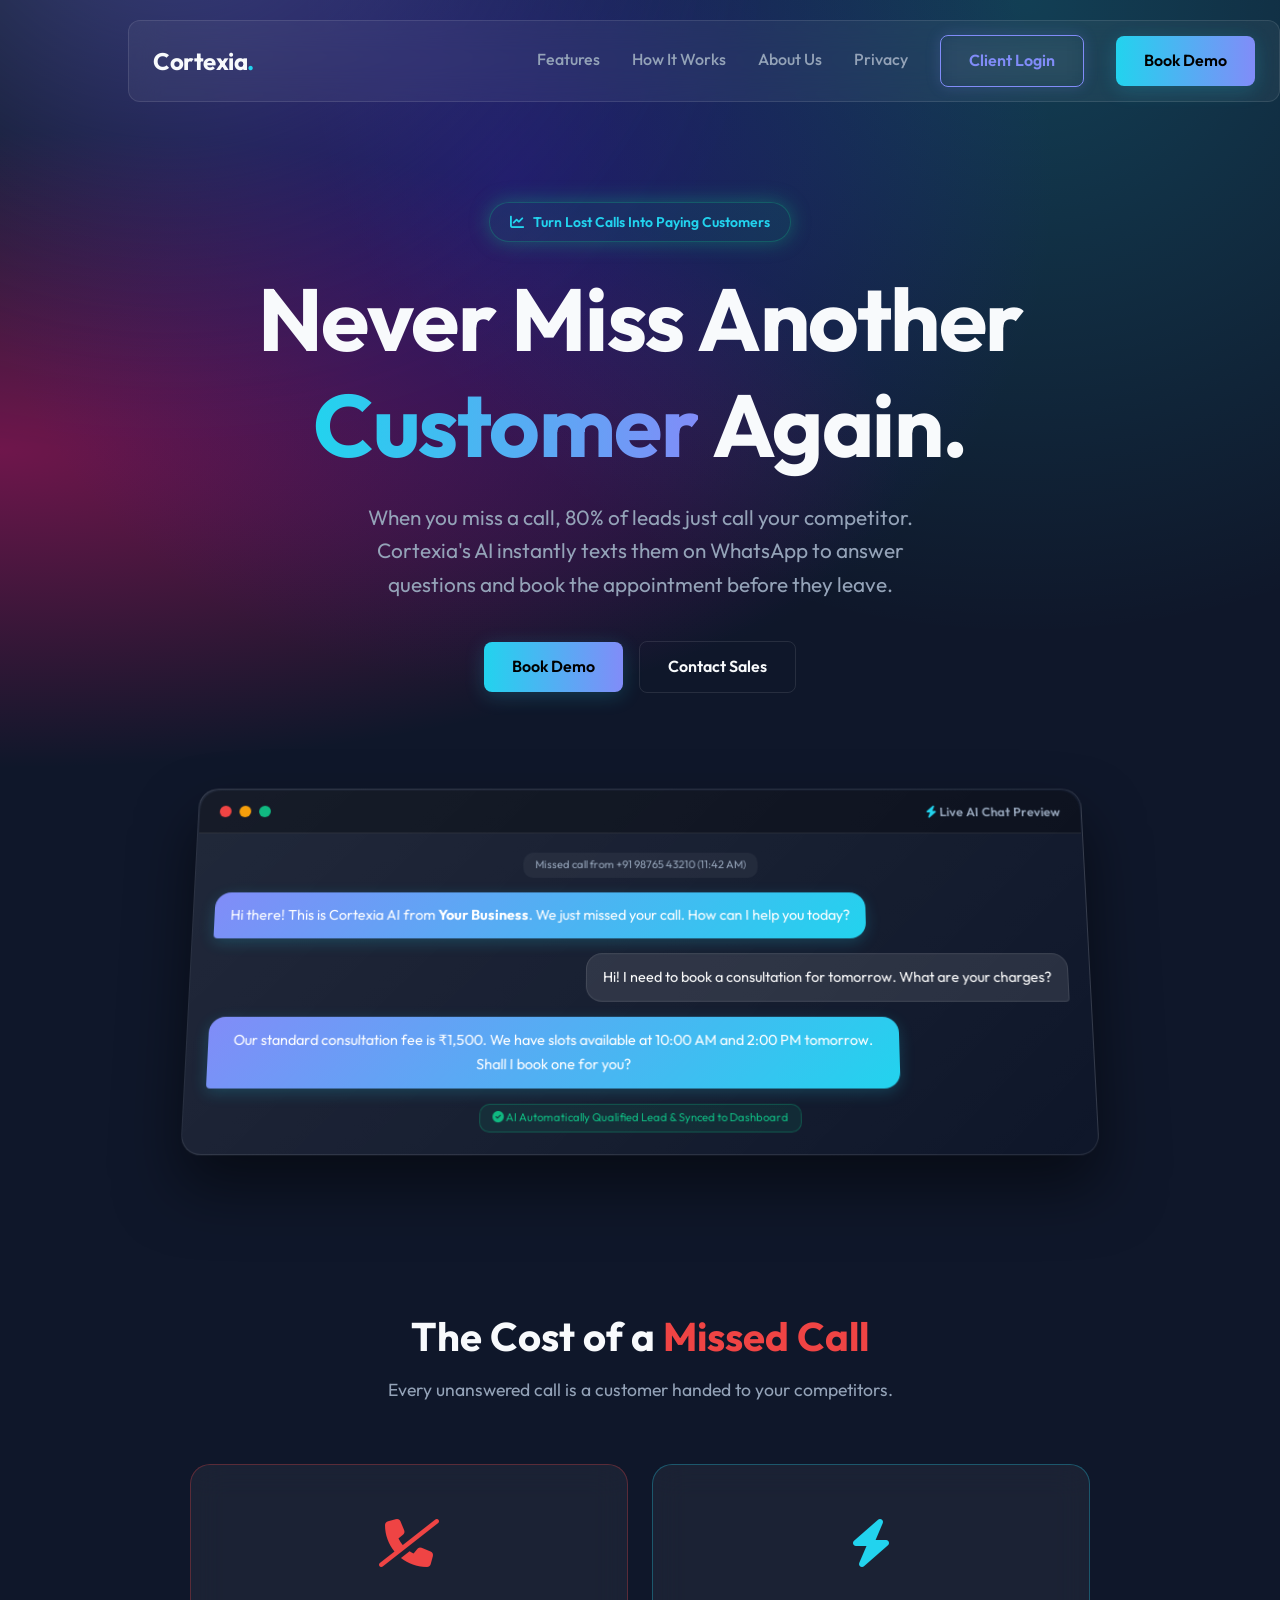
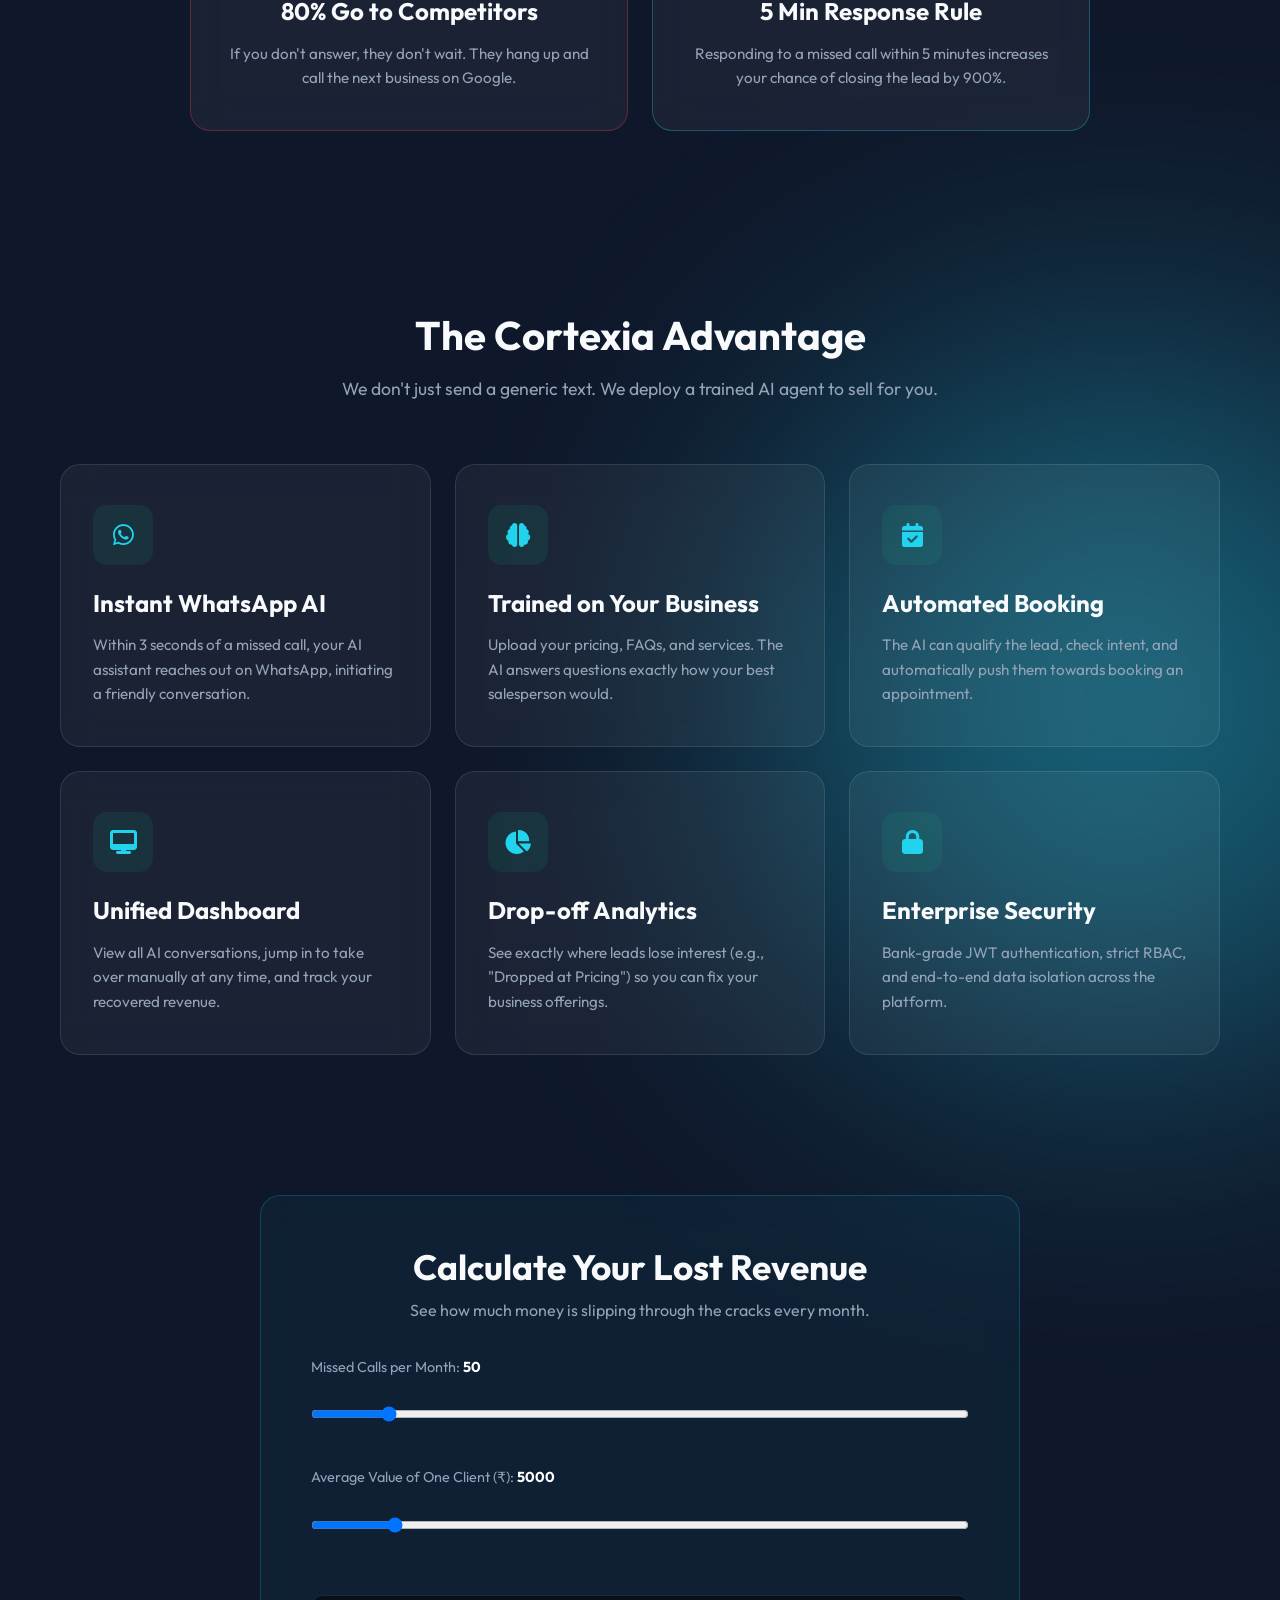
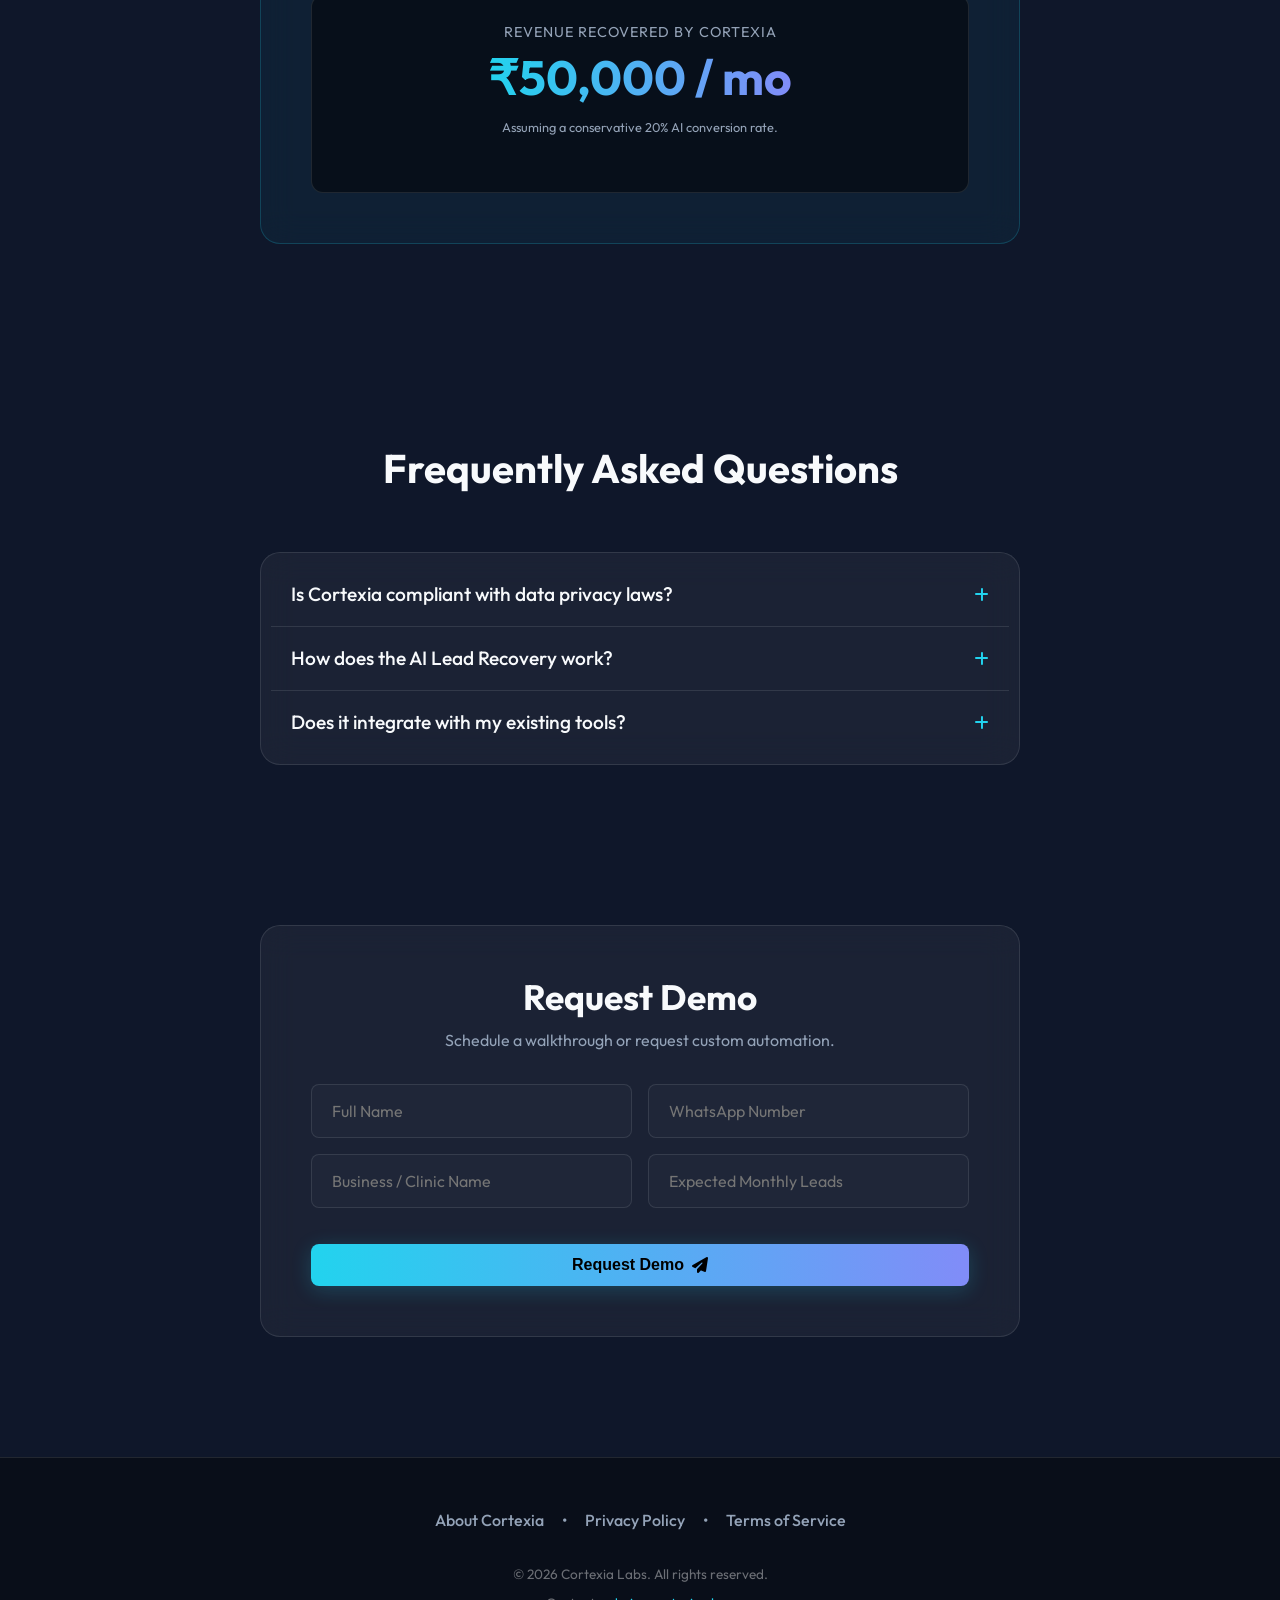
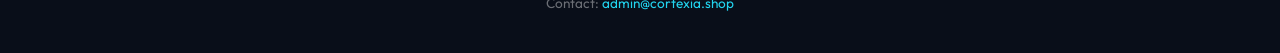
==== commit 4b60db75: "Patient Vitals UI: profile page, BMI, appointment timeline, clinical details" ====
--- a/index.html
+++ b/index.html
@@ -8,14 +8,14 @@
     <link href="https://fonts.googleapis.com/css2?family=Outfit:wght@300;400;500;600;700&display=swap" rel="stylesheet">
     <link rel="stylesheet" href="https://cdnjs.cloudflare.com/ajax/libs/font-awesome/6.4.0/css/all.min.css">
     <link rel="stylesheet" href="style.css">
+    <script>
+        // Subdomain routing: if user visits app.cortexia.shop directly, take them to the dashboard.
+        if (window.location.hostname === 'app.cortexia.shop' && (window.location.pathname === '/' || window.location.pathname === '/index.html')) {
+            window.location.replace('/app.html');
+        }
+    </script>
 </head>
 <body>
-    <div class="trust-banner">
-        <span><i class="fas fa-shield-alt"></i> SOC-2 Type II Certified Compliance</span>
-        <span class="hide-mobile"><i class="fas fa-server"></i> 99.99% Uptime SLA</span>
-        <span class="hide-mobile"><i class="fas fa-lock"></i> Bank-Grade AES-256 Encryption</span>
-    </div>
-
     <div class="blob blob-1"></div>
     <div class="blob blob-2"></div>
     
@@ -27,7 +27,8 @@
                 <a href="index.html#how-it-works">How It Works</a>
                 <a href="about.html">About Us</a>
                 <a href="privacy-policy.html">Privacy</a>
-                <a href="#contact" class="btn btn-outline" onclick="document.getElementById('contact').scrollIntoView(); return false;">Book Demo</a>
+                <a href="app.html" class="btn btn-outline" style="border-color: var(--secondary); color: var(--secondary); box-shadow: 0 0 15px rgba(129, 140, 248, 0.2);">Client Login</a>
+                <a href="#contact" class="btn btn-primary" onclick="document.getElementById('contact').scrollIntoView(); return false;">Book Demo</a>
             </div>
             <div class="mobile-menu-btn"><i class="fas fa-bars"></i></div>
         </div>
@@ -35,13 +36,15 @@
 
     <header class="hero">
         <div class="hero-content">
-            <div class="badge glow"><i class="fas fa-robot"></i> Cortexia AI Engine v4.0 Active</div>
-            <h1 class="animate-up">Never Miss a <br><span class="gradient-text dynamic-text">Lead</span> Again.</h1>
-            <p class="animate-up delay-1">Enterprise AI automated follow-ups, seamless routing, and predictive lead management for modern businesses.</p>
+            <div class="badge glow"><i class="fas fa-chart-line"></i> Turn Lost Calls Into Paying Customers</div>
+            <h1 class="animate-up">Never Miss Another <br><span class="gradient-text dynamic-text">Customer</span> Again.</h1>
+            <p class="animate-up delay-1">When you miss a call, 80% of leads just call your competitor. Cortexia's AI instantly texts them on WhatsApp to answer questions and book the appointment before they leave.</p>
             <div class="hero-actions animate-up delay-2">
-                <a href="#demo" class="btn btn-primary" onclick="document.getElementById('demo').scrollIntoView(); return false;">Start Free Trial</a>
-                <a href="#features" class="btn btn-text">Explore Capabilities &rarr;</a>
-            </div>
+                <a href="#contact" class="btn btn-primary" onclick="document.getElementById('contact').scrollIntoView(); return false;">Book Demo</a>
+                <a href="#contact" class="btn btn-outline" onclick="document.getElementById('contact').scrollIntoView(); return false;">Contact Sales</a>
+            </div>
+            
+
         </div>
         
         <div class="hero-visual animate-fade-in delay-3" id="demo">
@@ -50,104 +53,118 @@
                     <div class="traffic-lights">
                         <span class="mockup-dot red"></span><span class="mockup-dot yellow"></span><span class="mockup-dot green"></span>
                     </div>
-                    <div class="mockup-status"><i class="fas fa-wifi text-green"></i> Real-time Sync</div>
-                </div>
-                <div class="mockup-body">
-                    <div class="mockup-tabs">
-                        <div class="m-tab active" data-tab="1">Overview</div>
-                        <div class="m-tab" data-tab="2">Analytics</div>
-                        <div class="m-tab" data-tab="3">Automation Map</div>
+                    <div class="mockup-status"><i class="fas fa-bolt text-green"></i> Live AI Chat Preview</div>
+                </div>
+                <div class="mockup-body" style="padding: 20px;">
+                    <!-- Simulated WhatsApp Chat -->
+                    <div style="display: flex; flex-direction: column; gap: 15px;">
+                        <div style="align-self: center; font-size: 0.7rem; color: #94A3B8; background: rgba(255,255,255,0.05); padding: 4px 12px; border-radius: 10px;">Missed call from +91 98765 43210 (11:42 AM)</div>
+                        
+                        <div style="align-self: flex-start; max-width: 80%; background: linear-gradient(135deg, var(--secondary), var(--primary)); color: #fff; padding: 12px 16px; border-radius: 16px 16px 16px 4px; font-size: 0.9rem; box-shadow: 0 4px 15px rgba(34, 211, 238, 0.2);">
+                            Hi there! This is Cortexia AI from <strong>Your Business</strong>. We just missed your call. How can I help you today?
+                        </div>
+                        
+                        <div style="align-self: flex-end; max-width: 80%; background: rgba(255,255,255,0.1); color: #fff; padding: 12px 16px; border-radius: 16px 16px 4px 16px; font-size: 0.9rem; border: 1px solid rgba(255,255,255,0.1);">
+                            Hi! I need to book a consultation for tomorrow. What are your charges?
+                        </div>
+                        
+                        <div style="align-self: flex-start; max-width: 80%; background: linear-gradient(135deg, var(--secondary), var(--primary)); color: #fff; padding: 12px 16px; border-radius: 16px 16px 16px 4px; font-size: 0.9rem; box-shadow: 0 4px 15px rgba(34, 211, 238, 0.2);">
+                            Our standard consultation fee is ₹1,500. We have slots available at 10:00 AM and 2:00 PM tomorrow. Shall I book one for you?
+                        </div>
+                        
+                        <div style="align-self: center; font-size: 0.7rem; color: #10B981; background: rgba(16,185,129,0.1); border: 1px solid rgba(16,185,129,0.3); padding: 4px 12px; border-radius: 10px;"><i class="fas fa-check-circle"></i> AI Automatically Qualified Lead & Synced to Dashboard</div>
                     </div>
-                    <div class="mockup-tab-content">
-                        <!-- Simulated Interactive Dashboard -->
-                        <div class="mockup-stat-row">
-                            <div class="mockup-stat counter">
-                                <div class="stat-label">Engagement Rate</div>
-                                <div class="stat-value" data-target="98.4">0.0%</div>
-                            </div>
-                            <div class="mockup-stat">
-                                <div class="stat-label">Action Status</div>
-                                <div class="stat-value text-green"><i class="fas fa-check-circle"></i> Active</div>
-                            </div>
-                            <div class="mockup-stat counter">
-                                <div class="stat-label">Leads Recovered</div>
-                                <div class="stat-value text-blue" data-target="412">0</div>
-                            </div>
-                        </div>
-                        <div class="mockup-chart" id="interactive-chart">
-                            <div class="bar" style="height: 40%"></div>
-                            <div class="bar" style="height: 60%"></div>
-                            <div class="bar" style="height: 85%"></div>
-                            <div class="bar" style="height: 70%"></div>
-                            <div class="bar" style="height: 100%"></div>
-                        </div>
-                    </div>
                 </div>
             </div>
         </div>
     </header>
+
+    <section id="problem" class="timeline-section">
+        <div class="section-title">
+            <h2>The Cost of a <span style="color: #ef4444;">Missed Call</span></h2>
+            <p>Every unanswered call is a customer handed to your competitors.</p>
+        </div>
+        <div class="features-grid" style="max-width: 900px; margin: 0 auto;">
+            <div class="feature-card glass" style="border-color: rgba(239, 68, 68, 0.3); text-align: center;">
+                <div style="font-size: 3rem; color: #ef4444; margin-bottom: 15px;"><i class="fas fa-phone-slash"></i></div>
+                <h3>80% Go to Competitors</h3>
+                <p>If you don't answer, they don't wait. They hang up and call the next business on Google.</p>
+            </div>
+            <div class="feature-card glass" style="border-color: rgba(34, 211, 238, 0.3); text-align: center;">
+                <div style="font-size: 3rem; color: var(--primary); margin-bottom: 15px;"><i class="fas fa-bolt"></i></div>
+                <h3>5 Min Response Rule</h3>
+                <p>Responding to a missed call within 5 minutes increases your chance of closing the lead by 900%.</p>
+            </div>
+        </div>
+    </section>
 
     <section id="features" class="features">
         <div class="section-title">
-            <h2>Intelligent Operations</h2>
-            <p>Designed for scale, engineered for conversion, built for Meta safety.</p>
+            <h2>The Cortexia Advantage</h2>
+            <p>We don't just send a generic text. We deploy a trained AI agent to sell for you.</p>
         </div>
         <div class="features-grid">
             <div class="feature-card glass">
-                <div class="feature-icon"><i class="fas fa-phone-volume"></i></div>
-                <h3>Voice Lead Recovery</h3>
-                <p>Automatically detect missed calls and initiate AI-driven conversational follow-ups before leads go cold.</p>
+                <div class="feature-icon"><i class="fab fa-whatsapp"></i></div>
+                <h3>Instant WhatsApp AI</h3>
+                <p>Within 3 seconds of a missed call, your AI assistant reaches out on WhatsApp, initiating a friendly conversation.</p>
             </div>
             <div class="feature-card glass">
                 <div class="feature-icon"><i class="fas fa-brain"></i></div>
-                <h3>Smart Lead Scoring</h3>
-                <p>AI categorizes and scores leads based on engagement, filtering high-intent prospects instantly.</p>
-            </div>
-            <div class="feature-card glass">
-                <div class="feature-icon"><i class="fas fa-plug"></i></div>
-                <h3>Omnichannel Sync</h3>
-                <p>Connects with WhatsApp, SMS, and your CRM in real-time. No code required.</p>
-            </div>
-            <div class="feature-card glass">
-                <div class="feature-icon"><i class="fas fa-chart-line"></i></div>
-                <h3>Predictive Analytics</h3>
-                <p>Visualize conversion bottlenecks and optimize your engagement funnels automatically.</p>
-            </div>
-            <div class="feature-card glass">
-                <div class="feature-icon"><i class="fas fa-shield-alt"></i></div>
-                <h3>Privacy First</h3>
-                <p>Fully compliant with regional data protection standards with automated data anonymization.</p>
-            </div>
-            <div class="feature-card glass">
-                <div class="feature-icon"><i class="fas fa-cogs"></i></div>
-                <h3>Workflow Automation</h3>
-                <p>Set triggers to automate appointment bookings, follow-ups, and calendar syncing seamlessly.</p>
-            </div>
-        </div>
-    </section>
-
-    <section id="how-it-works" class="timeline-section">
-        <div class="section-title">
-            <h2>How Cortexia Automates Growth</h2>
-            <p>From initial contact to finalized retention.</p>
-        </div>
-        <div class="timeline">
-            <div class="timeline-item glass">
-                <div class="timeline-dot">1</div>
-                <h3>Capture</h3>
-                <p>Cortexia's Engine intercepts missed interactions across voice, web, and chat platforms securely.</p>
-            </div>
-            <div class="timeline-item glass">
-                <div class="timeline-dot">2</div>
-                <h3>Engage</h3>
-                <p>Automated logic immediately reaches out using personalized, human-like messaging on preferred channels.</p>
-            </div>
-            <div class="timeline-item glass">
-                <div class="timeline-dot">3</div>
-                <h3>Categorize</h3>
-                <p>Lead intent is scored using NLP, creating an organized queue for your human sales teams to finalize.</p>
-            </div>
-        </div>
+                <h3>Trained on Your Business</h3>
+                <p>Upload your pricing, FAQs, and services. The AI answers questions exactly how your best salesperson would.</p>
+            </div>
+            <div class="feature-card glass">
+                <div class="feature-icon"><i class="fas fa-calendar-check"></i></div>
+                <h3>Automated Booking</h3>
+                <p>The AI can qualify the lead, check intent, and automatically push them towards booking an appointment.</p>
+            </div>
+            <div class="feature-card glass">
+                <div class="feature-icon"><i class="fas fa-desktop"></i></div>
+                <h3>Unified Dashboard</h3>
+                <p>View all AI conversations, jump in to take over manually at any time, and track your recovered revenue.</p>
+            </div>
+            <div class="feature-card glass">
+                <div class="feature-icon"><i class="fas fa-chart-pie"></i></div>
+                <h3>Drop-off Analytics</h3>
+                <p>See exactly where leads lose interest (e.g., "Dropped at Pricing") so you can fix your business offerings.</p>
+            </div>
+            <div class="feature-card glass">
+                <div class="feature-icon"><i class="fas fa-lock"></i></div>
+                <h3>Enterprise Security</h3>
+                <p>Bank-grade JWT authentication, strict RBAC, and end-to-end data isolation across the platform.</p>
+            </div>
+        </div>
+    </section>
+
+    <section id="roi" class="interactive-form-section" style="padding-top: 40px;">
+        <div class="form-container glass" style="background: rgba(34, 211, 238, 0.05); border-color: rgba(34, 211, 238, 0.2);">
+            <h2>Calculate Your Lost Revenue</h2>
+            <p>See how much money is slipping through the cracks every month.</p>
+            
+            <div style="text-align: left; margin-top: 30px;">
+                <label style="color: var(--text-secondary); font-size: 0.9rem;">Missed Calls per Month: <span id="missed-calls-val" style="color: #fff; font-weight: bold;">50</span></label>
+                <input type="range" id="missed-calls" min="10" max="500" value="50" style="width: 100%; margin: 10px 0 25px;" oninput="document.getElementById('missed-calls-val').innerText = this.value; calculateROI();">
+                
+                <label style="color: var(--text-secondary); font-size: 0.9rem;">Average Value of One Client (₹): <span id="client-val-display" style="color: #fff; font-weight: bold;">5000</span></label>
+                <input type="range" id="client-value" min="500" max="50000" step="500" value="5000" style="width: 100%; margin: 10px 0 25px;" oninput="document.getElementById('client-val-display').innerText = this.value; calculateROI();">
+            </div>
+            
+            <div style="background: rgba(0,0,0,0.5); padding: 25px; border-radius: 12px; border: 1px solid rgba(255,255,255,0.1); margin-top: 20px;">
+                <p style="font-size: 0.9rem; text-transform: uppercase; letter-spacing: 1px; color: var(--text-secondary); margin-bottom: 5px;">Revenue Recovered by Cortexia</p>
+                <h3 id="roi-result" class="gradient-text" style="font-size: 3rem;">₹50,000 / mo</h3>
+                <p style="font-size: 0.8rem; color: var(--text-secondary); margin-top: 10px;">Assuming a conservative 20% AI conversion rate.</p>
+            </div>
+        </div>
+        
+        <script>
+            function calculateROI() {
+                const calls = parseInt(document.getElementById('missed-calls').value);
+                const val = parseInt(document.getElementById('client-value').value);
+                const recovered = calls * 0.20 * val; // 20% conversion
+                document.getElementById('roi-result').innerText = '₹' + recovered.toLocaleString('en-IN') + ' / mo';
+            }
+        </script>
     </section>
 
     <section id="faq" class="faq-section">
@@ -161,7 +178,7 @@
                     <i class="fas fa-plus"></i>
                 </div>
                 <div class="faq-answer">
-                    <p>Yes. Cortexia is a product of LEAD RECOVERY, maintaining strict privacy protocols, encryption standards, and adherence to business regulations including ISO 27001 guidelines.</p>
+                    <p>Yes. Cortexia is a product of Cortexia Labs, maintaining strict privacy protocols, encryption standards, and adherence to business regulations including ISO 27001 guidelines.</p>
                 </div>
             </div>
             <div class="faq-item">
@@ -187,18 +204,21 @@
 
     <section id="contact" class="interactive-form-section">
         <div class="form-container glass">
-            <h2>Request Enterprise Access</h2>
-            <p>Join the future of engagement automation.</p>
+            <h2>Request Demo</h2>
+            <p>Schedule a walkthrough or request custom automation.</p>
             <form id="contact-form" onsubmit="submitForm(event)">
                 <input type="hidden" name="access_key" value="8a578693-04df-4047-bbc5-68f56ccd17aa">
                 <input type="hidden" name="subject" value="New Demo Request for Cortexia">
                 <div class="input-group">
                     <input type="text" name="name" id="name" placeholder="Full Name" required>
-                    <input type="email" name="email" id="email" placeholder="Work Email" required>
-                </div>
-                <input type="text" name="company" id="company" placeholder="Company Name" required>
+                    <input type="text" name="phone" id="phone" placeholder="WhatsApp Number" required>
+                </div>
+                <div class="input-group">
+                    <input type="text" name="company" id="company" placeholder="Business / Clinic Name" required>
+                    <input type="number" name="leads" id="leads" placeholder="Expected Monthly Leads" required>
+                </div>
                 <button type="submit" class="btn btn-primary" id="submit-btn" style="width: 100%; margin-top: 20px;">
-                    Send Request <i class="fas fa-paper-plane" style="margin-left: 8px;"></i>
+                    Request Demo <i class="fas fa-paper-plane" style="margin-left: 8px;"></i>
                 </button>
                 <div class="success-message" id="success-msg" style="display: none; color: var(--primary); margin-top: 15px; text-align: center;">
                     <i class="fas fa-check-circle"></i> Request received. A Cortexia representative will contact you shortly.
@@ -215,9 +235,7 @@
         </div>
         <div class="footer-bottom">
             <p>&copy; 2026 Cortexia Labs. All rights reserved.</p>
-            <p>Cortexia is a technology brand operated by <strong>LEAD RECOVERY</strong>.</p>
-            <p>Udyam Registration No: <span>UDYAM-MH-26-1081882</span></p>
-            <p>Registered Address: <span>Flat no. 201, Vasanti Building, Block 1, Government College Road, Ambegaon, Manchar, Pune, Maharashtra 410503</span></p>
+
             <p>Contact: <a href="mailto:admin@cortexia.shop">admin@cortexia.shop</a></p>
         </div>
     </footer>
--- a/style.css
+++ b/style.css
@@ -9,14 +9,24 @@
 }
 
 :root {
-    --bg-color: #050b14;
-    --surface-color: rgba(255, 255, 255, 0.03);
-    --primary: #10B981;
-    --primary-dim: rgba(16, 185, 129, 0.2);
-    --secondary: #3B82F6;
+    --bg-color: #0f172a;
+    --surface-color: rgba(255, 255, 255, 0.05);
+    --primary: #22d3ee; /* Cyan 400 */
+    --primary-dim: rgba(34, 211, 238, 0.2);
+    --secondary: #818cf8; /* Indigo 400 */
     --text-primary: #F8FAFC;
     --text-secondary: #94A3B8;
-    --border-color: rgba(255, 255, 255, 0.08);
+    --border-color: rgba(255, 255, 255, 0.1);
+}
+
+body {
+    font-family: 'Outfit', sans-serif;
+    background-color: var(--bg-color);
+    background-image: radial-gradient(at 40% 20%, hsla(253,82%,39%,0.4) 0px, transparent 50%), radial-gradient(at 80% 0%, hsla(189,100%,56%,0.2) 0px, transparent 50%), radial-gradient(at 0% 50%, hsla(333,100%,54%,0.4) 0px, transparent 50%);
+    background-attachment: fixed;
+    color: var(--text-primary);
+    line-height: 1.6; overflow-x: hidden; position: relative;
+    scroll-behavior: smooth;
 }
 
 h1, h2, h3, h4 { line-height: 1.2; font-weight: 700; }
@@ -43,9 +53,9 @@
     padding: 12px 28px; border-radius: 8px; font-weight: 600; font-size: 1rem;
     transition: all 0.3s ease; cursor: pointer; border: none;
 }
-.btn-primary { background: var(--primary); color: #000; box-shadow: 0 4px 14px var(--primary-dim); }
-.btn-primary:hover { background: #0ea5e9; transform: translateY(-2px); box-shadow: 0 6px 20px rgba(14, 165, 233, 0.3); }
-.btn-outline { border: 1px solid var(--border-color); background: transparent; }
+.btn-primary { background: linear-gradient(90deg, var(--primary), var(--secondary)); color: #000; box-shadow: 0 4px 20px var(--primary-dim); }
+.btn-primary:hover { transform: translateY(-2px); box-shadow: 0 8px 30px rgba(129, 140, 248, 0.5); color: #fff; }
+.btn-outline { border: 1px solid var(--border-color); background: transparent; backdrop-filter: blur(10px); }
 .btn-outline:hover { background: rgba(255, 255, 255, 0.05); }
 .btn-text { color: var(--text-secondary); }
 .btn-text:hover { color: var(--text-primary); }
@@ -187,6 +197,13 @@
 @media (max-width: 768px) {
     .hide-mobile { display: none; }
     .nav-links { display: none; }
+    .nav-links.active {
+        display: flex; flex-direction: column; position: absolute;
+        top: 60px; left: 0; width: 100%; padding: 20px; gap: 20px;
+        background: rgba(15, 23, 42, 0.95); backdrop-filter: blur(16px);
+        border: 1px solid var(--border-color); border-radius: 12px; z-index: 99;
+        box-shadow: 0 20px 40px rgba(0,0,0,0.5);
+    }
     .mobile-menu-btn { display: block; }
     .hero { padding-top: 60px; }
     .hero h1 { font-size: 2.5rem; }
